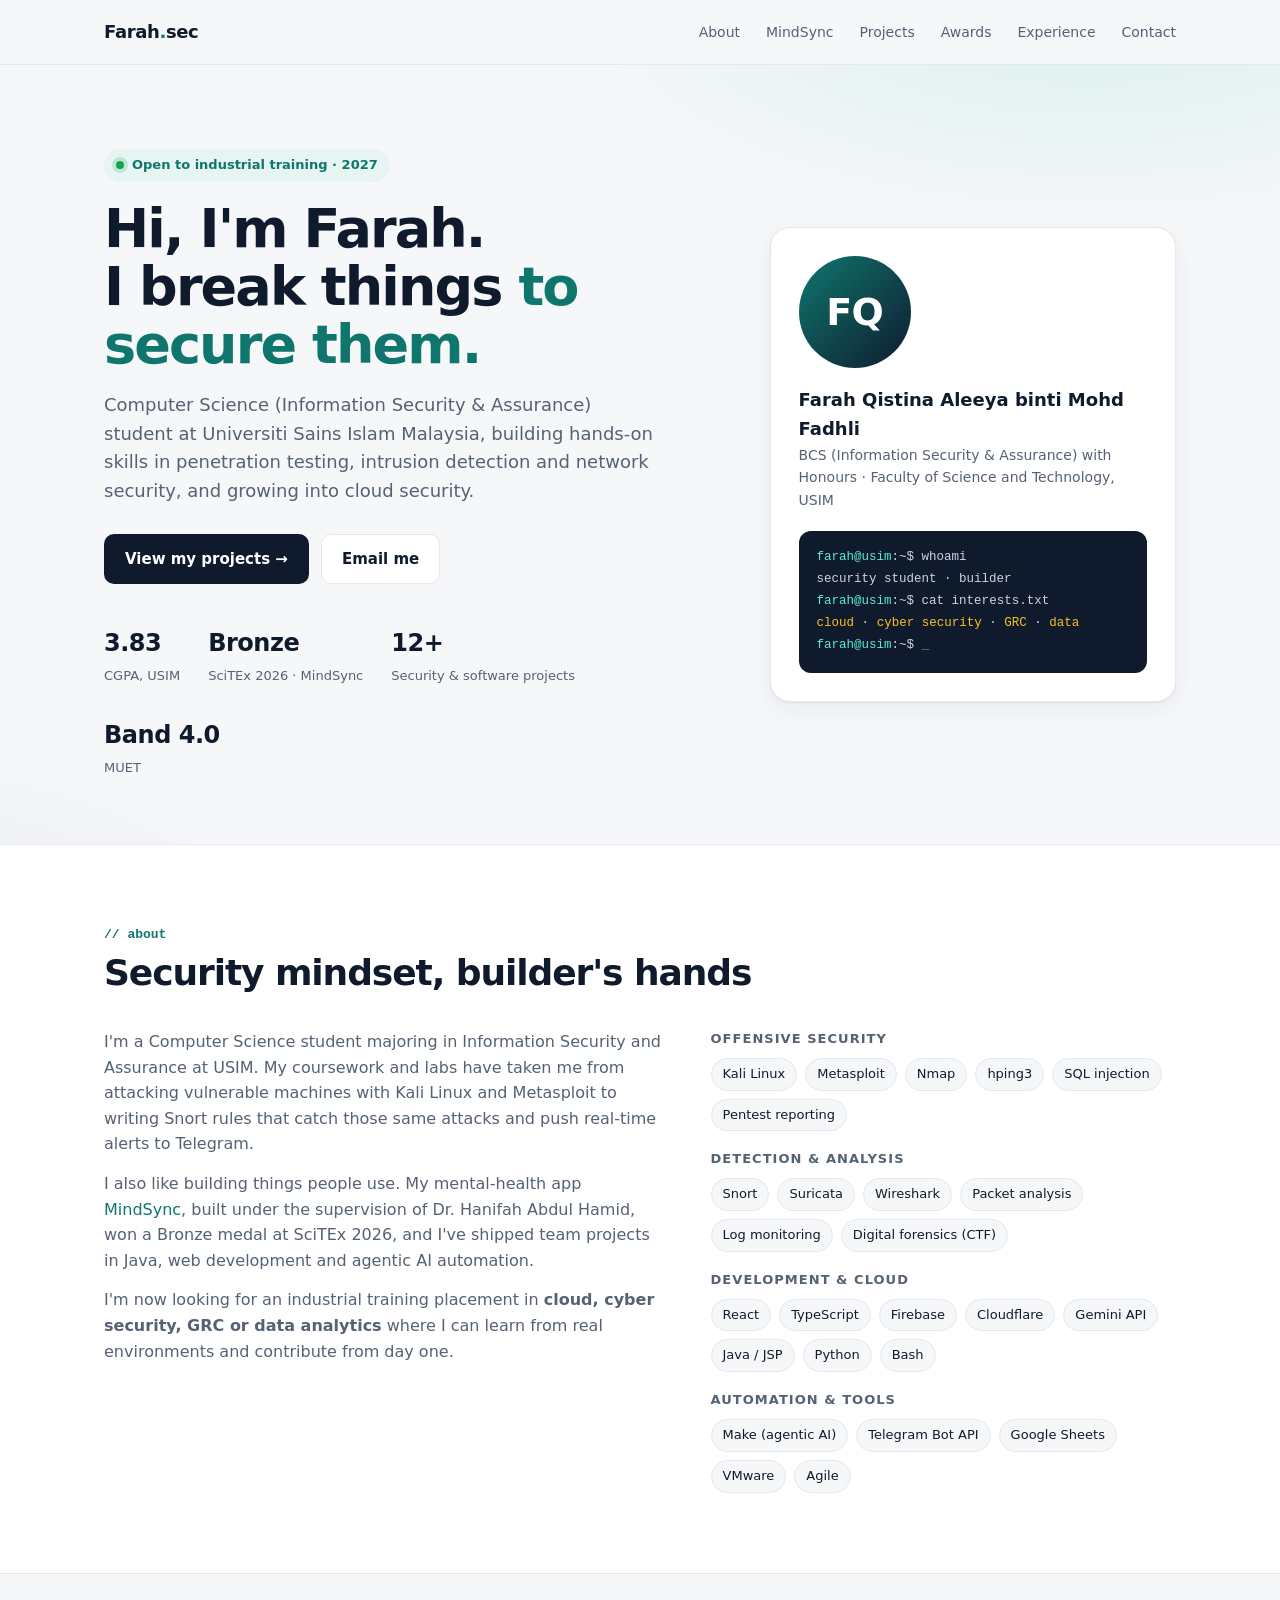
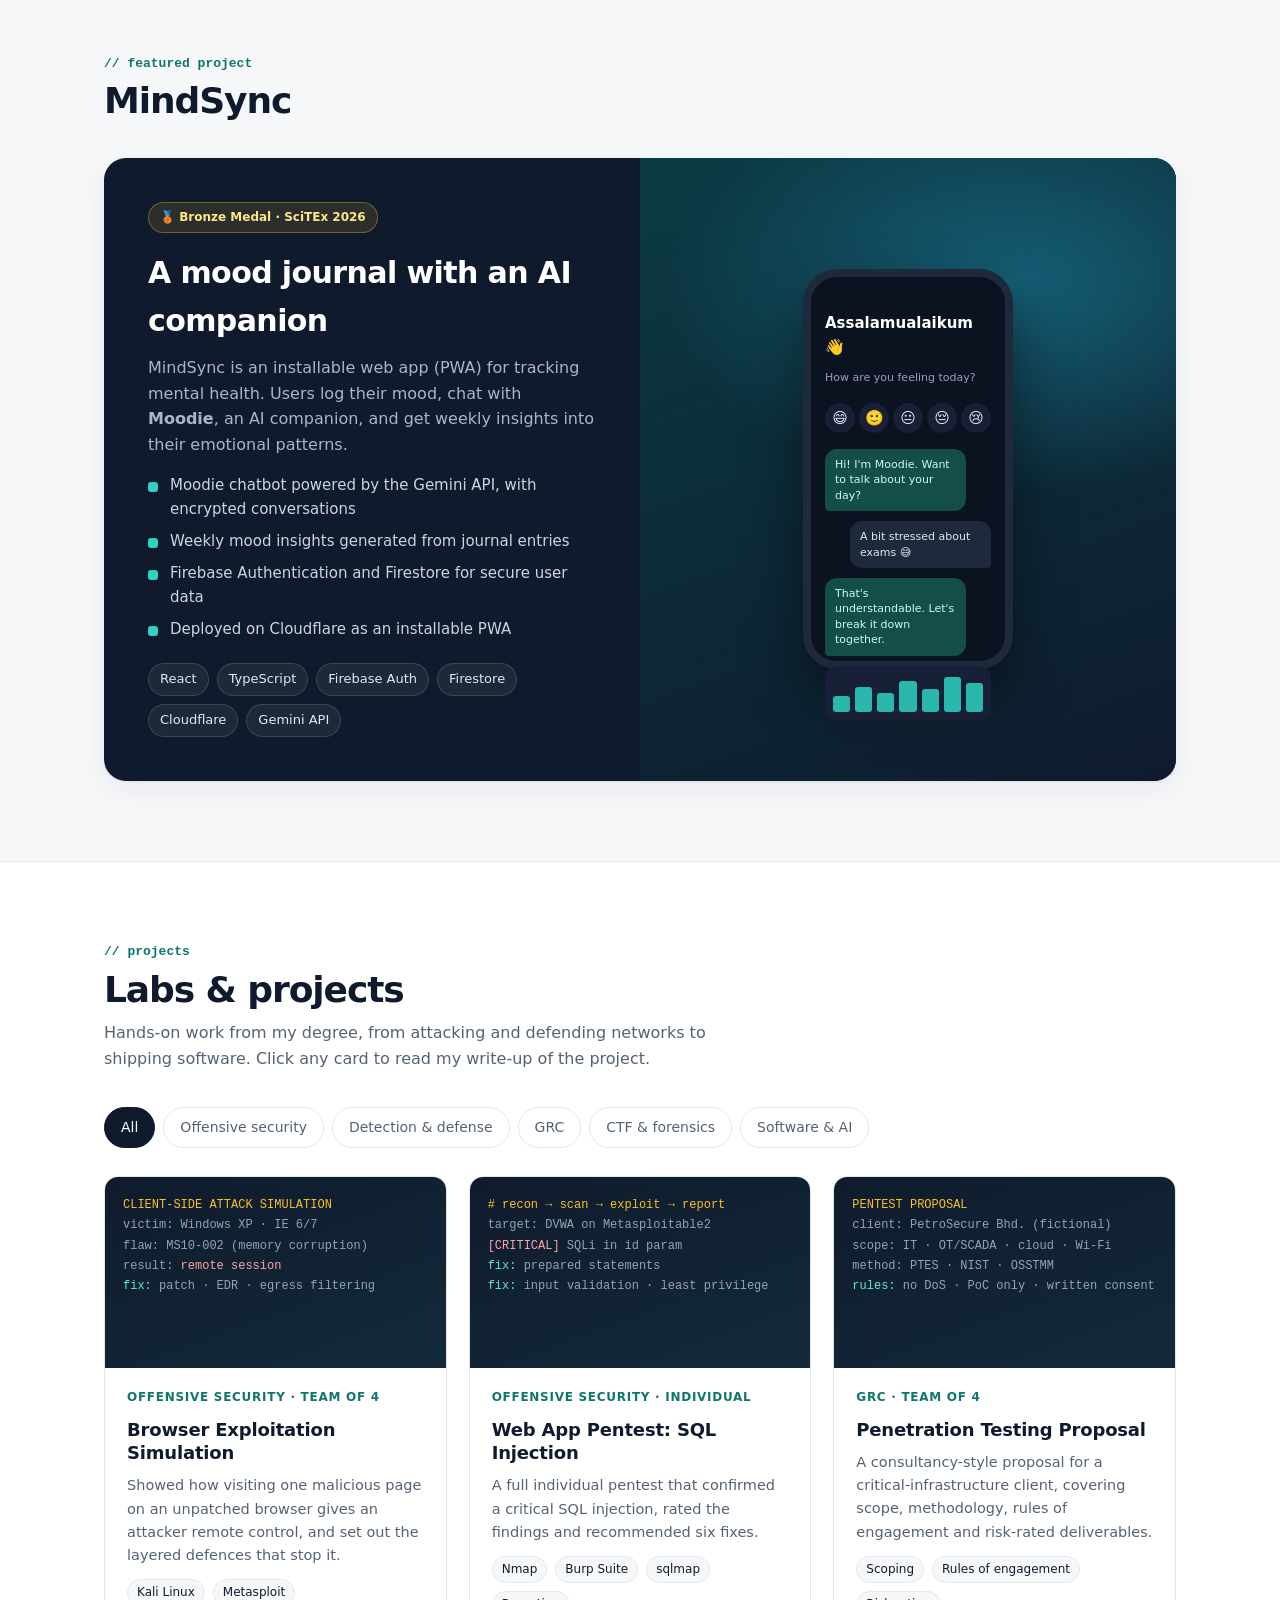
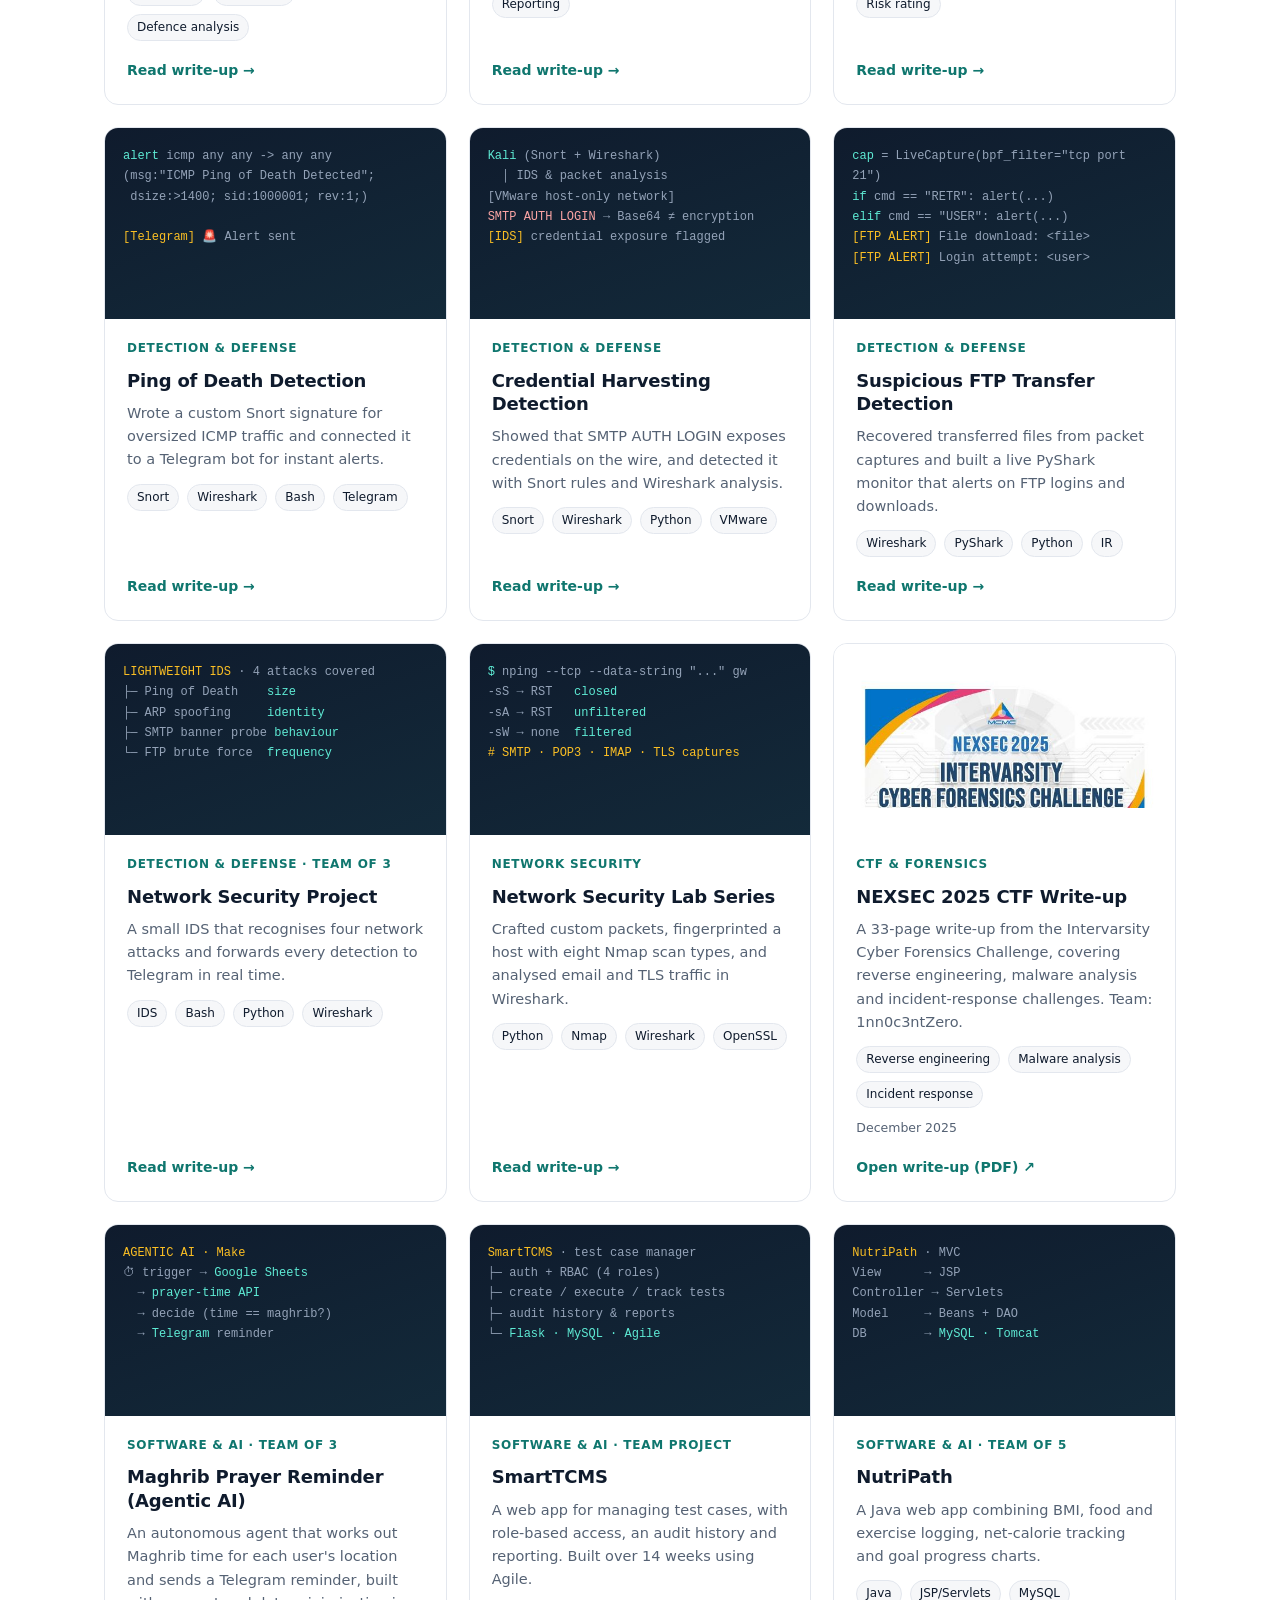
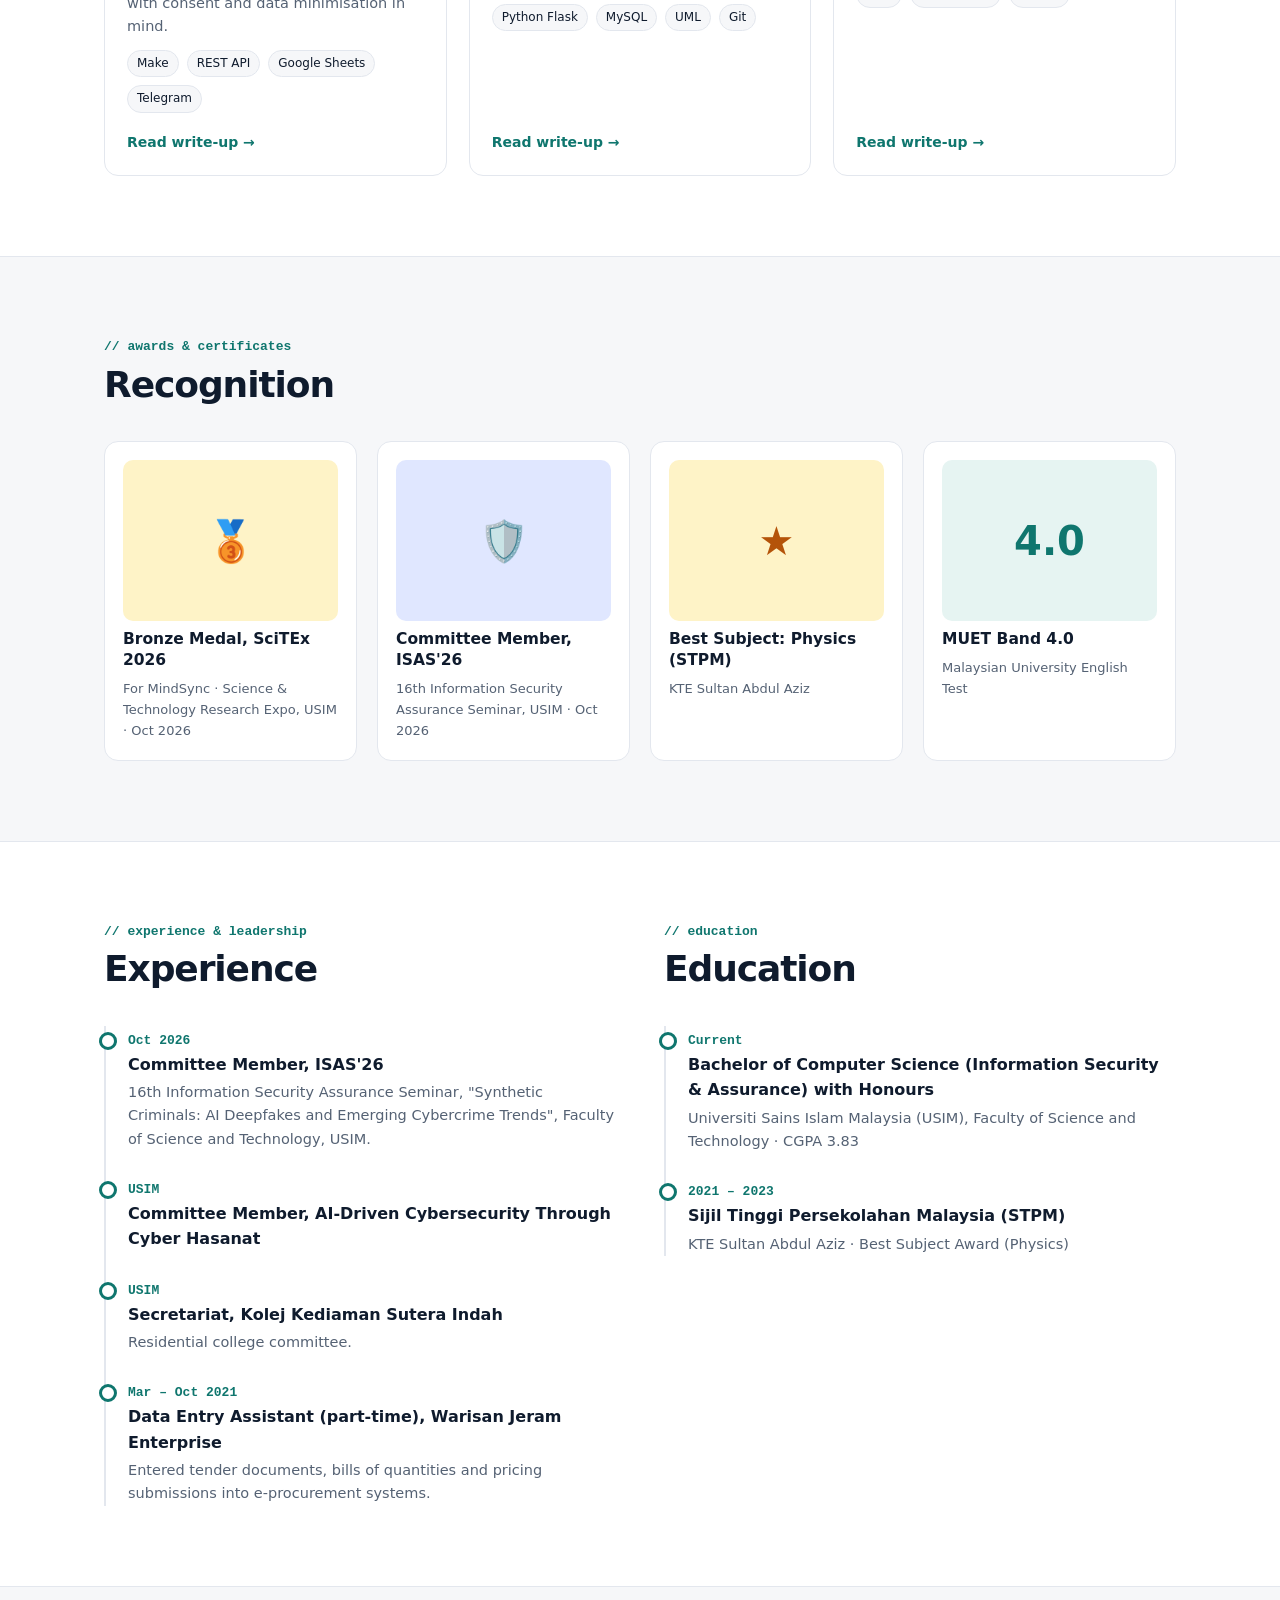
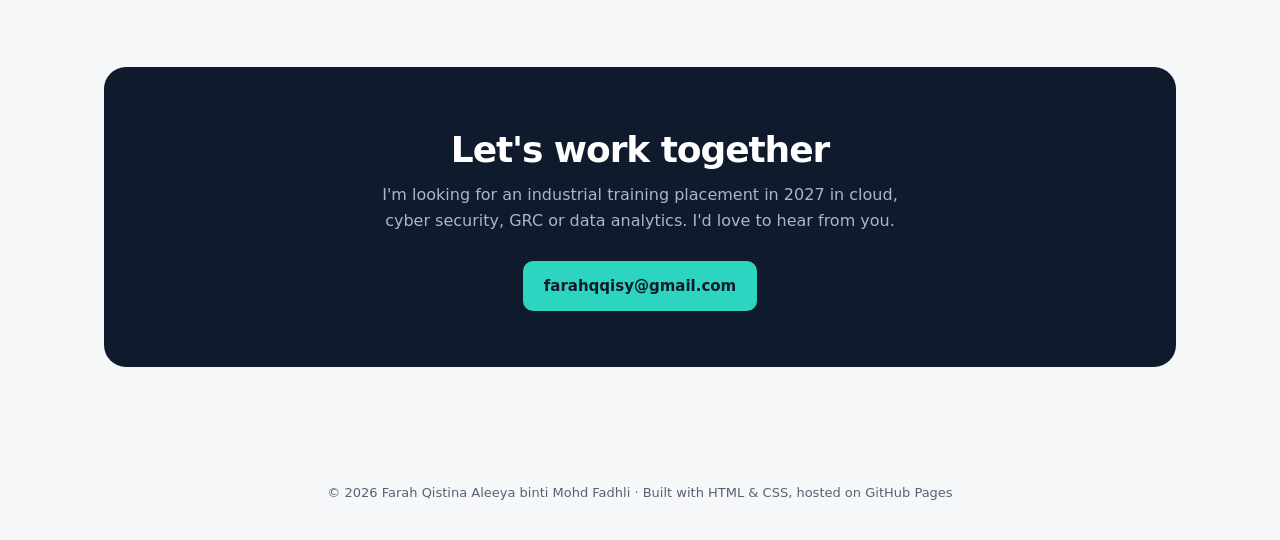
==== index.html @ 4e3b5a7f "Add files via upload" ====
<!DOCTYPE html>
<html lang="en">
<head>
<meta charset="UTF-8">
<meta name="viewport" content="width=device-width, initial-scale=1.0">
<title>Farah Qistina | Cyber Security & Cloud Portfolio</title>
<meta name="description" content="Portfolio of Farah Qistina Aleeya, Computer Science (Information Security & Assurance) student at USIM. Penetration testing, intrusion detection, network security, cloud and software projects.">
<link rel="icon" href="data:image/svg+xml,<svg xmlns='http://www.w3.org/2000/svg' viewBox='0 0 64 64'><rect width='64' height='64' rx='14' fill='%230f766e'/><text x='50%' y='56%' text-anchor='middle' dominant-baseline='middle' font-family='Arial' font-weight='700' font-size='28' fill='white'>FQ</text></svg>">
<style>
:root{
  --bg:#f6f7f9; --surface:#ffffff; --ink:#0f1b2d; --muted:#556274; --line:#e3e7ee;
  --accent:#0f766e; --accent-soft:#e6f4f2; --navy:#0f1b2d; --gold:#b7791f;
  --radius:14px; --shadow:0 1px 2px rgba(15,27,45,.06),0 8px 24px rgba(15,27,45,.06);
  --font:"Inter","Segoe UI",system-ui,-apple-system,Roboto,Helvetica,Arial,sans-serif;
  --mono:"JetBrains Mono","Cascadia Code",Consolas,"Courier New",monospace;
}
*{box-sizing:border-box;margin:0;padding:0}
html{scroll-behavior:smooth;scroll-padding-top:72px}
body{font-family:var(--font);background:var(--bg);color:var(--ink);line-height:1.6;font-size:16px}
a{color:var(--accent);text-decoration:none}
a:hover{text-decoration:underline}
img{max-width:100%;display:block}
.wrap{max-width:1120px;margin:0 auto;padding:0 24px}

/* nav */
nav{position:sticky;top:0;z-index:20;background:rgba(246,247,249,.9);backdrop-filter:blur(10px);border-bottom:1px solid var(--line)}
nav .wrap{display:flex;align-items:center;justify-content:space-between;height:64px}
.logo{font-weight:800;color:var(--ink);letter-spacing:-.02em;font-size:18px}
.logo span{color:var(--accent)}
nav ul{display:flex;gap:26px;list-style:none}
nav ul a{color:var(--muted);font-size:14px;font-weight:500}
nav ul a:hover{color:var(--ink);text-decoration:none}

/* hero */
.hero{padding:84px 0 64px;background:
  radial-gradient(900px 400px at 85% -10%,#d7efeb 0,transparent 60%),
  radial-gradient(700px 300px at -10% 110%,#e8ecf5 0,transparent 60%)}
.hero .wrap{display:grid;grid-template-columns:1.35fr .9fr;gap:56px;align-items:center}
.eyebrow{display:inline-flex;align-items:center;gap:8px;font-size:13px;font-weight:600;color:var(--accent);background:var(--accent-soft);padding:6px 12px;border-radius:999px}
.dot{width:8px;height:8px;border-radius:50%;background:#16a34a;box-shadow:0 0 0 4px rgba(22,163,74,.18)}
h1{font-size:clamp(36px,5vw,54px);line-height:1.08;letter-spacing:-.035em;margin:18px 0 16px}
h1 em{font-style:normal;color:var(--accent)}
.lead{font-size:18px;color:var(--muted);max-width:560px}
.cta{display:flex;flex-wrap:wrap;gap:12px;margin-top:28px}
.btn{display:inline-flex;align-items:center;gap:8px;padding:12px 20px;border-radius:10px;font-weight:600;font-size:15px;border:1px solid transparent;transition:.15s}
.btn:hover{text-decoration:none;transform:translateY(-1px)}
.btn-primary{background:var(--navy);color:#fff}
.btn-ghost{border-color:var(--line);background:var(--surface);color:var(--ink)}
.facts{display:flex;flex-wrap:wrap;gap:28px;margin-top:40px}
.fact b{display:block;font-size:24px;letter-spacing:-.02em}
.fact span{font-size:13px;color:var(--muted)}

.profile-card{background:var(--surface);border:1px solid var(--line);border-radius:20px;box-shadow:var(--shadow);padding:28px}
.avatar{width:112px;height:112px;border-radius:50%;background:linear-gradient(135deg,#0f766e,#0f1b2d);color:#fff;display:grid;place-items:center;font-size:38px;font-weight:800;letter-spacing:-.02em;margin-bottom:18px;overflow:hidden}
.avatar img{width:100%;height:100%;object-fit:cover}
.profile-card h3{font-size:18px}
.profile-card p{color:var(--muted);font-size:14px}
.term{margin-top:20px;background:#0f1b2d;color:#cbd5e1;border-radius:12px;padding:16px 18px;font-family:var(--mono);font-size:12.5px;line-height:1.75}
.term .p{color:#5eead4}.term .k{color:#fbbf24}

/* sections */
section{padding:80px 0}
.sec-head{margin-bottom:36px}
.sec-head .tag{font-family:var(--mono);font-size:13px;color:var(--accent);font-weight:600}
h2{font-size:clamp(28px,3.4vw,36px);letter-spacing:-.03em;line-height:1.15;margin-top:6px}
.sec-head p{color:var(--muted);margin-top:10px;max-width:640px}
.alt{background:var(--surface);border-top:1px solid var(--line);border-bottom:1px solid var(--line)}

/* about */
.about{display:grid;grid-template-columns:1.2fr 1fr;gap:48px}
.about p{color:var(--muted);margin-bottom:14px}
.skills{display:grid;gap:18px}
.skill-group h4{font-size:13px;text-transform:uppercase;letter-spacing:.08em;color:var(--muted);margin-bottom:8px}
.chips{display:flex;flex-wrap:wrap;gap:8px}
.chip{font-size:13px;padding:5px 11px;border-radius:999px;background:var(--bg);border:1px solid var(--line);color:var(--ink)}
.alt .chip{background:var(--bg)}

/* featured */
.featured{display:grid;grid-template-columns:1fr 1fr;gap:0;background:var(--navy);color:#e2e8f0;border-radius:22px;overflow:hidden;box-shadow:var(--shadow)}
.featured .txt{padding:44px}
.featured .badge{display:inline-flex;gap:8px;align-items:center;font-size:12px;font-weight:700;color:#fde68a;background:rgba(251,191,36,.12);border:1px solid rgba(251,191,36,.35);padding:5px 11px;border-radius:999px}
.featured h3{font-size:30px;color:#fff;letter-spacing:-.02em;margin:16px 0 10px}
.featured p{color:#a9b6c8;margin-bottom:12px}
.featured ul{list-style:none;margin:16px 0 22px;display:grid;gap:8px}
.featured li{padding-left:22px;position:relative;color:#cbd5e1;font-size:15px}
.featured li:before{content:"";position:absolute;left:0;top:9px;width:10px;height:10px;border-radius:3px;background:#2dd4bf}
.featured .chip{background:rgba(255,255,255,.06);border-color:rgba(255,255,255,.14);color:#e2e8f0}
.featured .visual{background:radial-gradient(500px 300px at 70% 20%,#155e75,transparent 70%),linear-gradient(160deg,#0b3b45,#0f1b2d);display:grid;place-items:center;padding:40px;min-height:360px}
.phone{width:210px;height:400px;border-radius:34px;background:#0b1220;border:8px solid #1e293b;box-shadow:0 30px 60px rgba(0,0,0,.45);padding:18px 14px;display:flex;flex-direction:column;gap:10px}
.phone .bar{height:10px;width:60px;border-radius:9px;background:#1e293b;margin:0 auto 6px}
.phone .hello{color:#fff;font-weight:700;font-size:15px}
.phone .sub{color:#94a3b8;font-size:11px}
.moods{display:flex;justify-content:space-between;margin:6px 0}
.moods span{width:30px;height:30px;border-radius:50%;display:grid;place-items:center;font-size:15px;background:#172036}
.bubble{font-size:11px;padding:8px 10px;border-radius:12px;max-width:85%;line-height:1.4}
.bubble.bot{background:#134e4a;color:#ccfbf1;border-bottom-left-radius:4px}
.bubble.me{background:#1e293b;color:#e2e8f0;margin-left:auto;border-bottom-right-radius:4px}
.spark{margin-top:auto;height:54px;flex-shrink:0;border-radius:12px;background:#172036;display:flex;align-items:flex-end;gap:5px;padding:8px}
.spark i{flex:1;background:#2dd4bf;border-radius:3px;opacity:.85}

/* projects */
.filters{display:flex;flex-wrap:wrap;gap:8px;margin-bottom:28px}
.filters button{font:inherit;font-size:14px;font-weight:500;padding:8px 16px;border-radius:999px;border:1px solid var(--line);background:var(--surface);color:var(--muted);cursor:pointer}
.filters button.on{background:var(--navy);border-color:var(--navy);color:#fff}
.grid{display:grid;grid-template-columns:repeat(3,1fr);gap:22px;grid-auto-flow:dense}
.card{color:inherit;text-decoration:none!important;background:var(--surface);border:1px solid var(--line);border-radius:var(--radius);overflow:hidden;display:flex;flex-direction:column;transition:.18s}
.card:hover{box-shadow:var(--shadow);transform:translateY(-2px)}
.card.wide{grid-column:span 2}
.card .media.short{aspect-ratio:21/7}
.card .media{aspect-ratio:16/9;background:#0f1b2d;overflow:hidden;position:relative}
.card .media img,.card .media video{width:100%;height:100%;object-fit:cover}
.card .media.code{padding:18px;font-family:var(--mono);font-size:12px;line-height:1.7;color:#94a3b8;background:linear-gradient(160deg,#0f1b2d,#132a3a)}
.media.code .c{color:#5eead4}.media.code .y{color:#fbbf24}.media.code .r{color:#fca5a5}
.card .body{padding:20px 22px 22px;display:flex;flex-direction:column;gap:10px;flex:1}
.cat{font-size:12px;font-weight:700;letter-spacing:.06em;text-transform:uppercase;color:var(--accent)}
.card h3{font-size:18px;letter-spacing:-.01em;line-height:1.3}
.card p{font-size:14.5px;color:var(--muted)}
.card .chips{margin-top:2px}
.card .chip{font-size:12px;padding:3px 9px}
.meta{font-size:12.5px;color:var(--muted)}
.links{color:var(--accent);margin-top:auto;padding-top:8px;display:flex;gap:16px;font-size:14px;font-weight:600}
.hide{display:none}

/* certs */
.certs{display:grid;grid-template-columns:repeat(4,1fr);gap:20px}
.cert{background:var(--surface);border:1px solid var(--line);border-radius:var(--radius);padding:18px;display:flex;flex-direction:column;gap:8px}
.alt .cert{background:var(--bg)}
.cert .thumb{aspect-ratio:4/3;border-radius:10px;overflow:hidden;background:var(--bg);border:1px solid var(--line)}
.cert .thumb img{width:100%;height:100%;object-fit:cover;object-position:top}
.cert .icon{aspect-ratio:4/3;border-radius:10px;display:grid;place-items:center;font-size:40px;font-weight:800}
.cert h4{font-size:15.5px;line-height:1.35}
.cert span{font-size:13px;color:var(--muted)}

/* timeline */
.two{display:grid;grid-template-columns:1fr 1fr;gap:48px}
.two h3{font-size:18px;margin-bottom:18px}
.tl{border-left:2px solid var(--line);padding-left:22px;display:grid;gap:24px}
.tl div{position:relative}
.tl div:before{content:"";position:absolute;left:-29px;top:6px;width:12px;height:12px;border-radius:50%;background:var(--surface);border:3px solid var(--accent)}
.tl b{display:block;font-size:16px}
.tl .when{font-size:13px;color:var(--accent);font-weight:600;font-family:var(--mono)}
.tl p{font-size:14.5px;color:var(--muted);margin-top:4px}

/* contact */
.contact{background:var(--navy);color:#e2e8f0;border-radius:22px;padding:56px;text-align:center}
.contact h2{color:#fff}
.contact p{color:#a9b6c8;margin:12px auto 26px;max-width:560px}
.contact .btn-primary{background:#2dd4bf;color:#0f1b2d}
.contact .btn-ghost{background:transparent;color:#fff;border-color:rgba(255,255,255,.25)}
footer{padding:36px 0;text-align:center;color:var(--muted);font-size:13px}

@media (max-width:900px){
  nav ul{display:none}
  .hero .wrap,.about,.featured,.two{grid-template-columns:1fr}
  .grid{grid-template-columns:1fr 1fr}
  .card.wide{grid-column:span 2}
  .certs{grid-template-columns:1fr 1fr}
  .featured .txt{padding:32px}
}
@media (max-width:600px){
  .card .media.short{aspect-ratio:16/9}
  .wrap{padding:0 18px}
  .hero{padding:56px 0 40px}
  section{padding:56px 0}
  .grid,.certs{grid-template-columns:1fr}
  .card.wide{grid-column:span 1}
  .contact{padding:36px 22px}
}
</style>
</head>
<body>

<nav>
  <div class="wrap">
    <a href="#top" class="logo">Farah<span>.</span>sec</a>
    <ul>
      <li><a href="#about">About</a></li>
      <li><a href="#mindsync">MindSync</a></li>
      <li><a href="#projects">Projects</a></li>
      <li><a href="#awards">Awards</a></li>
      <li><a href="#experience">Experience</a></li>
      <li><a href="#contact">Contact</a></li>
    </ul>
  </div>
</nav>

<header class="hero" id="top">
  <div class="wrap">
    <div>
      <span class="eyebrow"><span class="dot"></span>Open to industrial training · 2027</span>
      <h1>Hi, I'm Farah.<br>I break things <em>to secure them.</em></h1>
      <p class="lead">Computer Science (Information Security &amp; Assurance) student at Universiti Sains Islam Malaysia, building hands-on skills in penetration testing, intrusion detection and network security, and growing into cloud security.</p>
      <div class="cta">
        <a class="btn btn-primary" href="#projects">View my projects →</a>
        <a class="btn btn-ghost" href="mailto:farahqqisy@gmail.com">Email me</a>
        <!-- TODO: add resume. Put the file in docs/ and uncomment:
        <a class="btn btn-ghost" href="docs/Farah-Qistina-Resume.pdf" target="_blank">Download CV</a> -->
      </div>
      <div class="facts">
        <div class="fact"><b>3.83</b><span>CGPA, USIM</span></div>
        <div class="fact"><b>Bronze</b><span>SciTEx 2026 · MindSync</span></div>
        <div class="fact"><b>12+</b><span>Security &amp; software projects</span></div>
        <div class="fact"><b>Band 4.0</b><span>MUET</span></div>
      </div>
    </div>
    <aside class="profile-card">
      <!-- TODO: replace initials with your photo: <div class="avatar"><img src="img/profile.jpg" alt="Farah Qistina"></div> -->
      <div class="avatar">FQ</div>
      <h3>Farah Qistina Aleeya binti Mohd Fadhli</h3>
      <p>BCS (Information Security &amp; Assurance) with Honours · Faculty of Science and Technology, USIM</p>
      <div class="term">
        <div><span class="p">farah@usim</span>:~$ whoami</div>
        <div>security student · builder</div>
        <div><span class="p">farah@usim</span>:~$ cat interests.txt</div>
        <div><span class="k">cloud</span> · <span class="k">cyber security</span> · <span class="k">GRC</span> · <span class="k">data</span></div>
        <div><span class="p">farah@usim</span>:~$ <span style="opacity:.6">_</span></div>
      </div>
    </aside>
  </div>
</header>

<section id="about" class="alt">
  <div class="wrap">
    <div class="sec-head"><div class="tag">// about</div><h2>Security mindset, builder's hands</h2></div>
    <div class="about">
      <div>
        <p>I'm a Computer Science student majoring in Information Security and Assurance at USIM. My coursework and labs have taken me from attacking vulnerable machines with Kali Linux and Metasploit to writing Snort rules that catch those same attacks and push real-time alerts to Telegram.</p>
        <p>I also like building things people use. My mental-health app <a href="#mindsync">MindSync</a>, built under the supervision of Dr. Hanifah Abdul Hamid, won a Bronze medal at SciTEx 2026, and I've shipped team projects in Java, web development and agentic AI automation.</p>
        <p>I'm now looking for an industrial training placement in <b>cloud, cyber security, GRC or data analytics</b> where I can learn from real environments and contribute from day one.</p>
      </div>
      <div class="skills">
        <div class="skill-group"><h4>Offensive security</h4><div class="chips"><span class="chip">Kali Linux</span><span class="chip">Metasploit</span><span class="chip">Nmap</span><span class="chip">hping3</span><span class="chip">SQL injection</span><span class="chip">Pentest reporting</span></div></div>
        <div class="skill-group"><h4>Detection &amp; analysis</h4><div class="chips"><span class="chip">Snort</span><span class="chip">Suricata</span><span class="chip">Wireshark</span><span class="chip">Packet analysis</span><span class="chip">Log monitoring</span><span class="chip">Digital forensics (CTF)</span></div></div>
        <div class="skill-group"><h4>Development &amp; cloud</h4><div class="chips"><span class="chip">React</span><span class="chip">TypeScript</span><span class="chip">Firebase</span><span class="chip">Cloudflare</span><span class="chip">Gemini API</span><span class="chip">Java / JSP</span><span class="chip">Python</span><span class="chip">Bash</span></div></div>
        <div class="skill-group"><h4>Automation &amp; tools</h4><div class="chips"><span class="chip">Make (agentic AI)</span><span class="chip">Telegram Bot API</span><span class="chip">Google Sheets</span><span class="chip">VMware</span><span class="chip">Agile</span></div></div>
      </div>
    </div>
  </div>
</section>

<section id="mindsync">
  <div class="wrap">
    <div class="sec-head"><div class="tag">// featured project</div><h2>MindSync</h2></div>
    <div class="featured">
      <div class="txt">
        <span class="badge">🥉 Bronze Medal · SciTEx 2026</span>
        <h3>A mood journal with an AI companion</h3>
        <p>MindSync is an installable web app (PWA) for tracking mental health. Users log their mood, chat with <b>Moodie</b>, an AI companion, and get weekly insights into their emotional patterns.</p>
        <ul>
          <li>Moodie chatbot powered by the Gemini API, with encrypted conversations</li>
          <li>Weekly mood insights generated from journal entries</li>
          <li>Firebase Authentication and Firestore for secure user data</li>
          <li>Deployed on Cloudflare as an installable PWA</li>
        </ul>
        <div class="chips"><span class="chip">React</span><span class="chip">TypeScript</span><span class="chip">Firebase Auth</span><span class="chip">Firestore</span><span class="chip">Cloudflare</span><span class="chip">Gemini API</span></div>
        <!-- TODO: add links when ready, e.g.
        <div class="links" style="margin-top:22px"><a href="https://YOUR-LIVE-LINK" target="_blank" style="color:#5eead4">Live app ↗</a><a href="https://github.com/YOUR-USERNAME/mindsync" target="_blank" style="color:#5eead4">Source ↗</a></div> -->
              </div>
      <div class="visual" aria-hidden="true">
        <!-- TODO: replace this illustration with a real screenshot: <img src="img/mindsync.png" alt="MindSync app"> -->
        <div class="phone">
          <div class="bar"></div>
          <div class="hello">Assalamualaikum 👋</div>
          <div class="sub">How are you feeling today?</div>
          <div class="moods"><span>😄</span><span>🙂</span><span>😐</span><span>😔</span><span>😢</span></div>
          <div class="bubble bot">Hi! I'm Moodie. Want to talk about your day?</div>
          <div class="bubble me">A bit stressed about exams 😅</div>
          <div class="bubble bot">That's understandable. Let's break it down together.</div>
          <div class="spark"><i style="height:40%"></i><i style="height:65%"></i><i style="height:50%"></i><i style="height:80%"></i><i style="height:60%"></i><i style="height:90%"></i><i style="height:75%"></i></div>
        </div>
      </div>
    </div>
  </div>
</section>

<section id="projects" class="alt">
  <div class="wrap">
    <div class="sec-head"><div class="tag">// projects</div><h2>Labs &amp; projects</h2><p>Hands-on work from my degree, from attacking and defending networks to shipping software. Click any card to read my write-up of the project.</p></div>

    <div class="filters" role="tablist">
      <button class="on" data-f="all">All</button>
      <button data-f="offense">Offensive security</button>
      <button data-f="defense">Detection &amp; defense</button>
      <button data-f="grc">GRC</button>
      <button data-f="ctf">CTF &amp; forensics</button>
      <button data-f="dev">Software &amp; AI</button>
    </div>

    <div class="grid">
      <a class="card" href="projects/browser-exploitation.html" data-c="offense">
        <div class="media code"><div><span class="y">CLIENT-SIDE ATTACK SIMULATION</span></div><div>victim: Windows XP · IE 6/7</div><div>flaw: MS10-002 (memory corruption)</div><div>result: <span class="r">remote session</span></div><div><span class="c">fix:</span> patch · EDR · egress filtering</div></div>
        <div class="body">
          <div class="cat">Offensive security · Team of 4</div>
          <h3>Browser Exploitation Simulation</h3>
          <p>Showed how visiting one malicious page on an unpatched browser gives an attacker remote control, and set out the layered defences that stop it.</p>
          <div class="chips"><span class="chip">Kali Linux</span><span class="chip">Metasploit</span><span class="chip">Defence analysis</span></div>
          <div class="links"><span>Read write-up →</span></div>
        </div>
      </a>

      <a class="card" href="projects/sql-injection-pentest.html" data-c="offense">
        <div class="media code"><div><span class="y"># recon → scan → exploit → report</span></div><div>target: DVWA on Metasploitable2</div><div><span class="r">[CRITICAL]</span> SQLi in id param</div><div><span class="c">fix:</span> prepared statements</div><div><span class="c">fix:</span> input validation · least privilege</div></div>
        <div class="body">
          <div class="cat">Offensive security · Individual</div>
          <h3>Web App Pentest: SQL Injection</h3>
          <p>A full individual pentest that confirmed a critical SQL injection, rated the findings and recommended six fixes.</p>
          <div class="chips"><span class="chip">Nmap</span><span class="chip">Burp Suite</span><span class="chip">sqlmap</span><span class="chip">Reporting</span></div>
          <div class="links"><span>Read write-up →</span></div>
        </div>
      </a>

      <a class="card" href="projects/pentest-proposal.html" data-c="offense grc">
        <div class="media code"><div><span class="y">PENTEST PROPOSAL</span></div><div>client: PetroSecure Bhd. (fictional)</div><div>scope: IT · OT/SCADA · cloud · Wi-Fi</div><div>method: PTES · NIST · OSSTMM</div><div><span class="c">rules:</span> no DoS · PoC only · written consent</div></div>
        <div class="body">
          <div class="cat">GRC · Team of 4</div>
          <h3>Penetration Testing Proposal</h3>
          <p>A consultancy-style proposal for a critical-infrastructure client, covering scope, methodology, rules of engagement and risk-rated deliverables.</p>
          <div class="chips"><span class="chip">Scoping</span><span class="chip">Rules of engagement</span><span class="chip">Risk rating</span></div>
          <div class="links"><span>Read write-up →</span></div>
        </div>
      </a>

      <a class="card" href="projects/ping-of-death-detection.html" data-c="defense">
        <div class="media code"><div><span class="c">alert</span> icmp any any -&gt; any any</div><div>(msg:"ICMP Ping of Death Detected";</div><div>&nbsp;dsize:&gt;1400; sid:1000001; rev:1;)</div><div>&nbsp;</div><div><span class="y">[Telegram]</span> 🚨 Alert sent</div></div>
        <div class="body">
          <div class="cat">Detection &amp; defense</div>
          <h3>Ping of Death Detection</h3>
          <p>Wrote a custom Snort signature for oversized ICMP traffic and connected it to a Telegram bot for instant alerts.</p>
          <div class="chips"><span class="chip">Snort</span><span class="chip">Wireshark</span><span class="chip">Bash</span><span class="chip">Telegram</span></div>
          <div class="links"><span>Read write-up →</span></div>
        </div>
      </a>

      <a class="card" href="projects/credential-harvesting-detection.html" data-c="defense">
        <div class="media code"><div><span class="c">Kali</span> (Snort + Wireshark)</div><div>&nbsp;&nbsp;│ IDS &amp; packet analysis</div><div>[VMware host-only network]</div><div><span class="r">SMTP AUTH LOGIN</span> → Base64 ≠ encryption</div><div><span class="y">[IDS]</span> credential exposure flagged</div></div>
        <div class="body">
          <div class="cat">Detection &amp; defense</div>
          <h3>Credential Harvesting Detection</h3>
          <p>Showed that SMTP AUTH LOGIN exposes credentials on the wire, and detected it with Snort rules and Wireshark analysis.</p>
          <div class="chips"><span class="chip">Snort</span><span class="chip">Wireshark</span><span class="chip">Python</span><span class="chip">VMware</span></div>
          <div class="links"><span>Read write-up →</span></div>
        </div>
      </a>

      <a class="card" href="projects/ftp-malware-detection.html" data-c="defense">
        <div class="media code"><div><span class="c">cap</span> = LiveCapture(bpf_filter="tcp port 21")</div><div><span class="c">if</span> cmd == "RETR": alert(...)</div><div><span class="c">elif</span> cmd == "USER": alert(...)</div><div><span class="y">[FTP ALERT]</span> File download: &lt;file&gt;</div><div><span class="y">[FTP ALERT]</span> Login attempt: &lt;user&gt;</div></div>
        <div class="body">
          <div class="cat">Detection &amp; defense</div>
          <h3>Suspicious FTP Transfer Detection</h3>
          <p>Recovered transferred files from packet captures and built a live PyShark monitor that alerts on FTP logins and downloads.</p>
          <div class="chips"><span class="chip">Wireshark</span><span class="chip">PyShark</span><span class="chip">Python</span><span class="chip">IR</span></div>
          <div class="links"><span>Read write-up →</span></div>
        </div>
      </a>

      <a class="card" href="projects/network-security-project.html" data-c="defense">
        <div class="media code"><div><span class="y">LIGHTWEIGHT IDS</span> · 4 attacks covered</div><div>├─ Ping of Death &nbsp;&nbsp;&nbsp;<span class="c">size</span></div><div>├─ ARP spoofing &nbsp;&nbsp;&nbsp;&nbsp;<span class="c">identity</span></div><div>├─ SMTP banner probe <span class="c">behaviour</span></div><div>└─ FTP brute force &nbsp;<span class="c">frequency</span></div></div>
        <div class="body">
          <div class="cat">Detection &amp; defense · Team of 3</div>
          <h3>Network Security Project</h3>
          <p>A small IDS that recognises four network attacks and forwards every detection to Telegram in real time.</p>
          <div class="chips"><span class="chip">IDS</span><span class="chip">Bash</span><span class="chip">Python</span><span class="chip">Wireshark</span></div>
          <div class="links"><span>Read write-up →</span></div>
        </div>
      </a>

      <a class="card" href="projects/network-security-labs.html" data-c="defense">
        <div class="media code"><div><span class="c">$</span> nping --tcp --data-string "..." gw</div><div>-sS → RST &nbsp;&nbsp;<span class="c">closed</span></div><div>-sA → RST &nbsp;&nbsp;<span class="c">unfiltered</span></div><div>-sW → none &nbsp;<span class="c">filtered</span></div><div><span class="y"># SMTP · POP3 · IMAP · TLS captures</span></div></div>
        <div class="body">
          <div class="cat">Network security</div>
          <h3>Network Security Lab Series</h3>
          <p>Crafted custom packets, fingerprinted a host with eight Nmap scan types, and analysed email and TLS traffic in Wireshark.</p>
          <div class="chips"><span class="chip">Python</span><span class="chip">Nmap</span><span class="chip">Wireshark</span><span class="chip">OpenSSL</span></div>
          <div class="links"><span>Read write-up →</span></div>
        </div>
      </a>

      <a class="card" href="docs/nexsec-2025-ctf-writeup.pdf" target="_blank" data-c="ctf">
        <div class="media" style="background:#fff"><img src="img/nexsec-2025-ctf-writeup.jpg" alt="NEXSEC 2025 Intervarsity Cyber Forensics Challenge" loading="lazy" style="object-fit:contain;padding:10px"></div>
        <div class="body">
          <div class="cat">CTF &amp; forensics</div>
          <h3>NEXSEC 2025 CTF Write-up</h3>
          <p>A 33-page write-up from the Intervarsity Cyber Forensics Challenge, covering reverse engineering, malware analysis and incident-response challenges. Team: 1nn0c3ntZero.</p>
          <div class="chips"><span class="chip">Reverse engineering</span><span class="chip">Malware analysis</span><span class="chip">Incident response</span></div>
          <div class="meta">December 2025</div>
          <div class="links"><span>Open write-up (PDF) ↗</span></div>
        </div>
      </a>

      <a class="card" href="projects/maghrib-prayer-reminder.html" data-c="dev">
        <div class="media code"><div><span class="y">AGENTIC AI · Make</span></div><div>⏱ trigger → <span class="c">Google Sheets</span></div><div>&nbsp;&nbsp;→ <span class="c">prayer-time API</span></div><div>&nbsp;&nbsp;→ decide (time == maghrib?)</div><div>&nbsp;&nbsp;→ <span class="c">Telegram</span> reminder</div></div>
        <div class="body">
          <div class="cat">Software &amp; AI · Team of 3</div>
          <h3>Maghrib Prayer Reminder (Agentic AI)</h3>
          <p>An autonomous agent that works out Maghrib time for each user's location and sends a Telegram reminder, built with consent and data minimisation in mind.</p>
          <div class="chips"><span class="chip">Make</span><span class="chip">REST API</span><span class="chip">Google Sheets</span><span class="chip">Telegram</span></div>
          <div class="links"><span>Read write-up →</span></div>
        </div>
      </a>

      <a class="card" href="projects/smarttcms.html" data-c="dev">
        <div class="media code"><div><span class="y">SmartTCMS</span> · test case manager</div><div>├─ auth + RBAC (4 roles)</div><div>├─ create / execute / track tests</div><div>├─ audit history &amp; reports</div><div>└─ <span class="c">Flask · MySQL · Agile</span></div></div>
        <div class="body">
          <div class="cat">Software &amp; AI · Team project</div>
          <h3>SmartTCMS</h3>
          <p>A web app for managing test cases, with role-based access, an audit history and reporting. Built over 14 weeks using Agile.</p>
          <div class="chips"><span class="chip">Python Flask</span><span class="chip">MySQL</span><span class="chip">UML</span><span class="chip">Git</span></div>
          <div class="links"><span>Read write-up →</span></div>
        </div>
      </a>

      <a class="card" href="projects/nutripath.html" data-c="dev">
        <div class="media code"><div><span class="y">NutriPath</span> · MVC</div><div>View &nbsp;&nbsp;&nbsp;&nbsp;&nbsp;→ JSP</div><div>Controller → Servlets</div><div>Model &nbsp;&nbsp;&nbsp;&nbsp;→ Beans + DAO</div><div>DB &nbsp;&nbsp;&nbsp;&nbsp;&nbsp;&nbsp;&nbsp;→ <span class="c">MySQL · Tomcat</span></div></div>
        <div class="body">
          <div class="cat">Software &amp; AI · Team of 5</div>
          <h3>NutriPath</h3>
          <p>A Java web app combining BMI, food and exercise logging, net-calorie tracking and goal progress charts.</p>
          <div class="chips"><span class="chip">Java</span><span class="chip">JSP/Servlets</span><span class="chip">MySQL</span></div>
          <div class="links"><span>Read write-up →</span></div>
        </div>
      </a>
    </div>
  </div>
</section>

<section id="awards">
  <div class="wrap">
    <div class="sec-head"><div class="tag">// awards &amp; certificates</div><h2>Recognition</h2></div>
    <div class="certs">
      <div class="cert">
        <div class="icon" style="background:#fef3c7;color:#b45309">🥉</div>
        <h4>Bronze Medal, SciTEx 2026</h4><span>For MindSync · Science &amp; Technology Research Expo, USIM · Oct 2026</span>
      </div>
      <div class="cert">
        <div class="icon" style="background:#e0e7ff;color:#3730a3">🛡️</div>
        <h4>Committee Member, ISAS'26</h4><span>16th Information Security Assurance Seminar, USIM · Oct 2026</span>
      </div>
      <div class="cert">
        <div class="icon" style="background:#fef3c7;color:#b45309">★</div>
        <h4>Best Subject: Physics (STPM)</h4><span>KTE Sultan Abdul Aziz</span>
      </div>
      <div class="cert">
        <div class="icon" style="background:var(--accent-soft);color:var(--accent)">4.0</div>
        <h4>MUET Band 4.0</h4><span>Malaysian University English Test</span>
      </div>
      <!-- TODO: add new certificates here, e.g.
      <div class="cert">
        <div class="icon" style="background:#fff7ed;color:#c2410c">AWS</div>
        <h4>AWS Certified Cloud Practitioner</h4><span>Amazon Web Services · 2027</span>
      </div> -->
    </div>
  </div>
</section>

<section id="experience" class="alt">
  <div class="wrap">
    <div class="two">
      <div>
        <div class="sec-head"><div class="tag">// experience &amp; leadership</div><h2>Experience</h2></div>
        <div class="tl">
          <div><span class="when">Oct 2026</span><b>Committee Member, ISAS'26</b><p>16th Information Security Assurance Seminar, "Synthetic Criminals: AI Deepfakes and Emerging Cybercrime Trends", Faculty of Science and Technology, USIM.</p></div>
          <div><span class="when">USIM</span><b>Committee Member, AI-Driven Cybersecurity Through Cyber Hasanat</b></div>
          <div><span class="when">USIM</span><b>Secretariat, Kolej Kediaman Sutera Indah</b><p>Residential college committee.</p></div>
          <div><span class="when">Mar – Oct 2021</span><b>Data Entry Assistant (part-time), Warisan Jeram Enterprise</b><p>Entered tender documents, bills of quantities and pricing submissions into e-procurement systems.</p></div>
        </div>
      </div>
      <div>
        <div class="sec-head"><div class="tag">// education</div><h2>Education</h2></div>
        <div class="tl">
          <div><span class="when">Current</span><b>Bachelor of Computer Science (Information Security &amp; Assurance) with Honours</b><p>Universiti Sains Islam Malaysia (USIM), Faculty of Science and Technology · CGPA 3.83</p></div>
          <div><span class="when">2021 – 2023</span><b>Sijil Tinggi Persekolahan Malaysia (STPM)</b><p>KTE Sultan Abdul Aziz · Best Subject Award (Physics)</p></div>
        </div>
      </div>
    </div>
  </div>
</section>

<section id="contact">
  <div class="wrap">
    <div class="contact">
      <h2>Let's work together</h2>
      <p>I'm looking for an industrial training placement in 2027 in cloud, cyber security, GRC or data analytics. I'd love to hear from you.</p>
      <div class="cta" style="justify-content:center">
        <a class="btn btn-primary" href="mailto:farahqqisy@gmail.com">farahqqisy@gmail.com</a>
        <!-- TODO: add your real links and uncomment:
        <a class="btn btn-ghost" href="https://www.linkedin.com/in/YOUR-LINKEDIN" target="_blank">LinkedIn</a>
        <a class="btn btn-ghost" href="https://github.com/YOUR-USERNAME" target="_blank">GitHub</a> -->
      </div>
    </div>
  </div>
</section>

<footer>© 2026 Farah Qistina Aleeya binti Mohd Fadhli · Built with HTML &amp; CSS, hosted on GitHub Pages</footer>

<script>
document.querySelectorAll('.filters button').forEach(function(b){
  b.addEventListener('click',function(){
    document.querySelectorAll('.filters button').forEach(function(x){x.classList.remove('on')});
    b.classList.add('on');
    var f=b.dataset.f;
    document.querySelectorAll('.grid .card').forEach(function(c){
      var cats=(c.dataset.c||'').split(' ');
      c.classList.toggle('hide', f!=='all' && cats.indexOf(f)===-1);
    });
  });
});
</script>
</body>
</html>
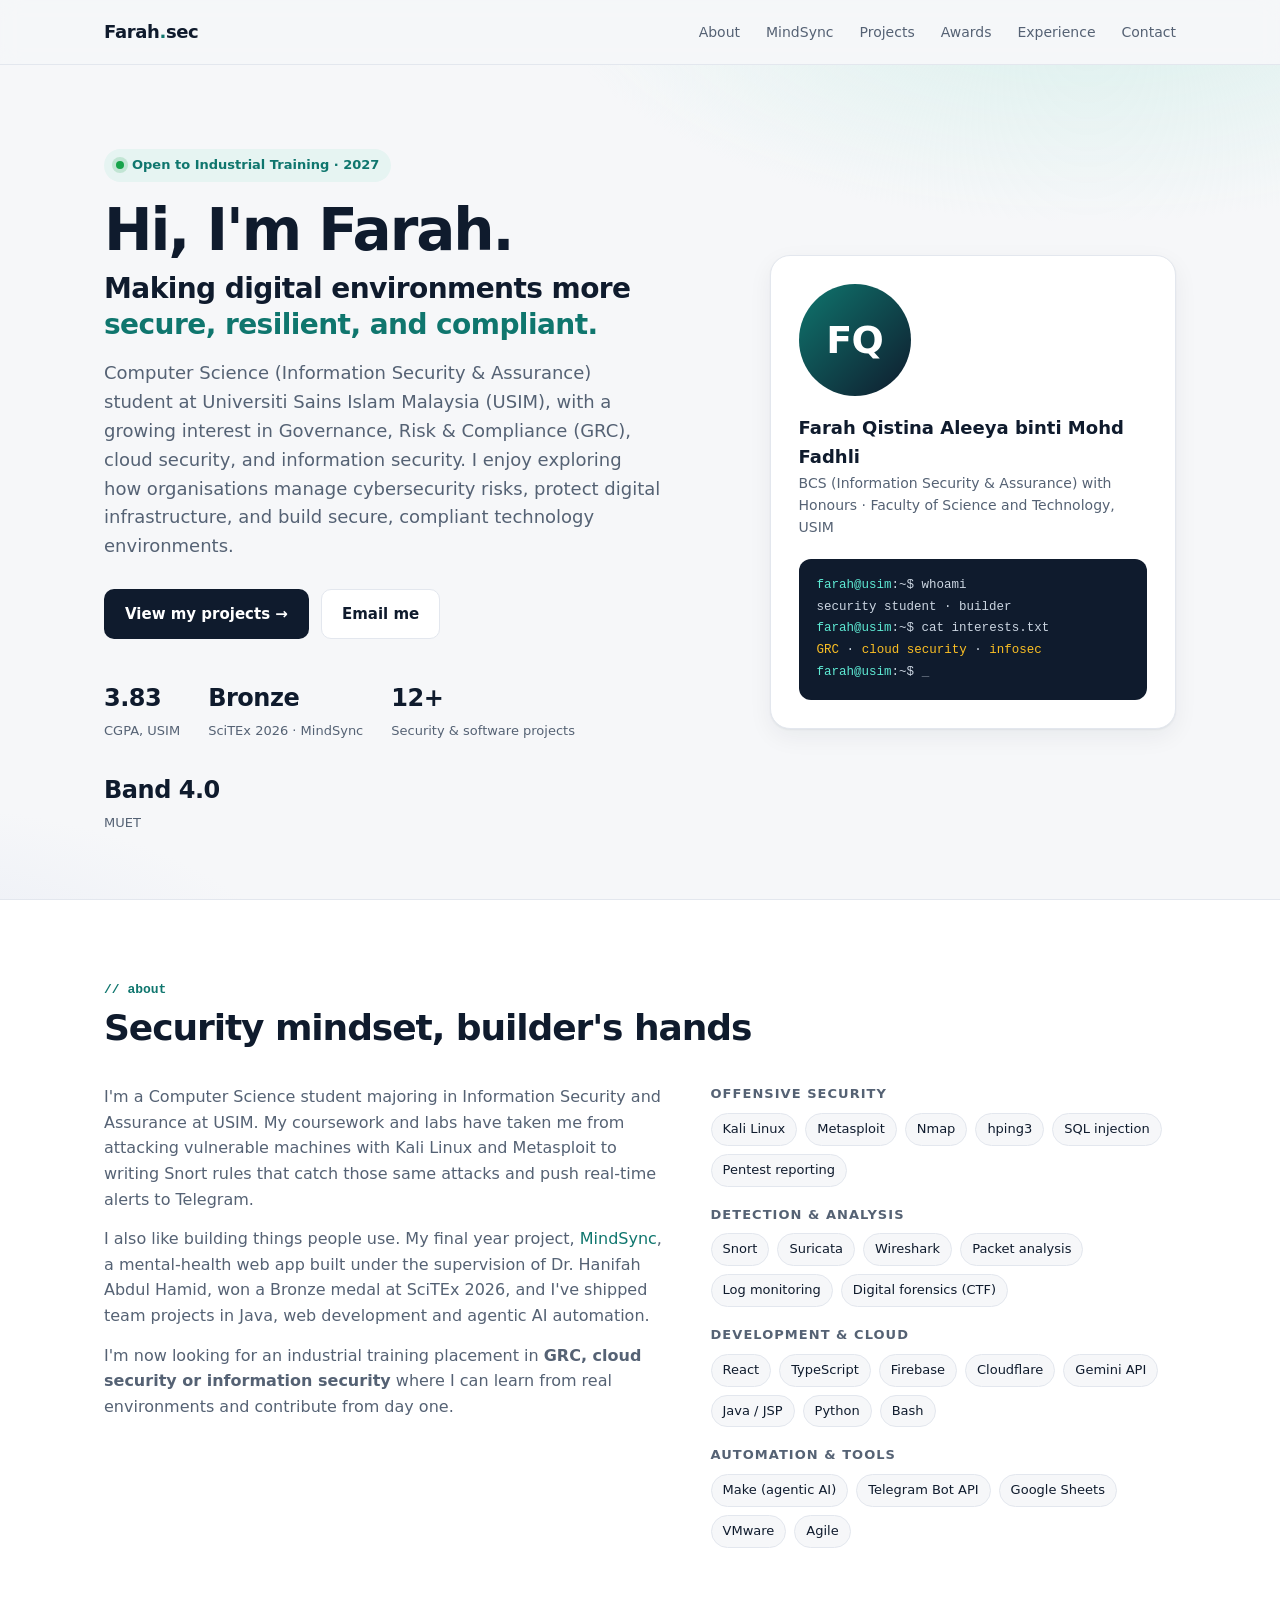
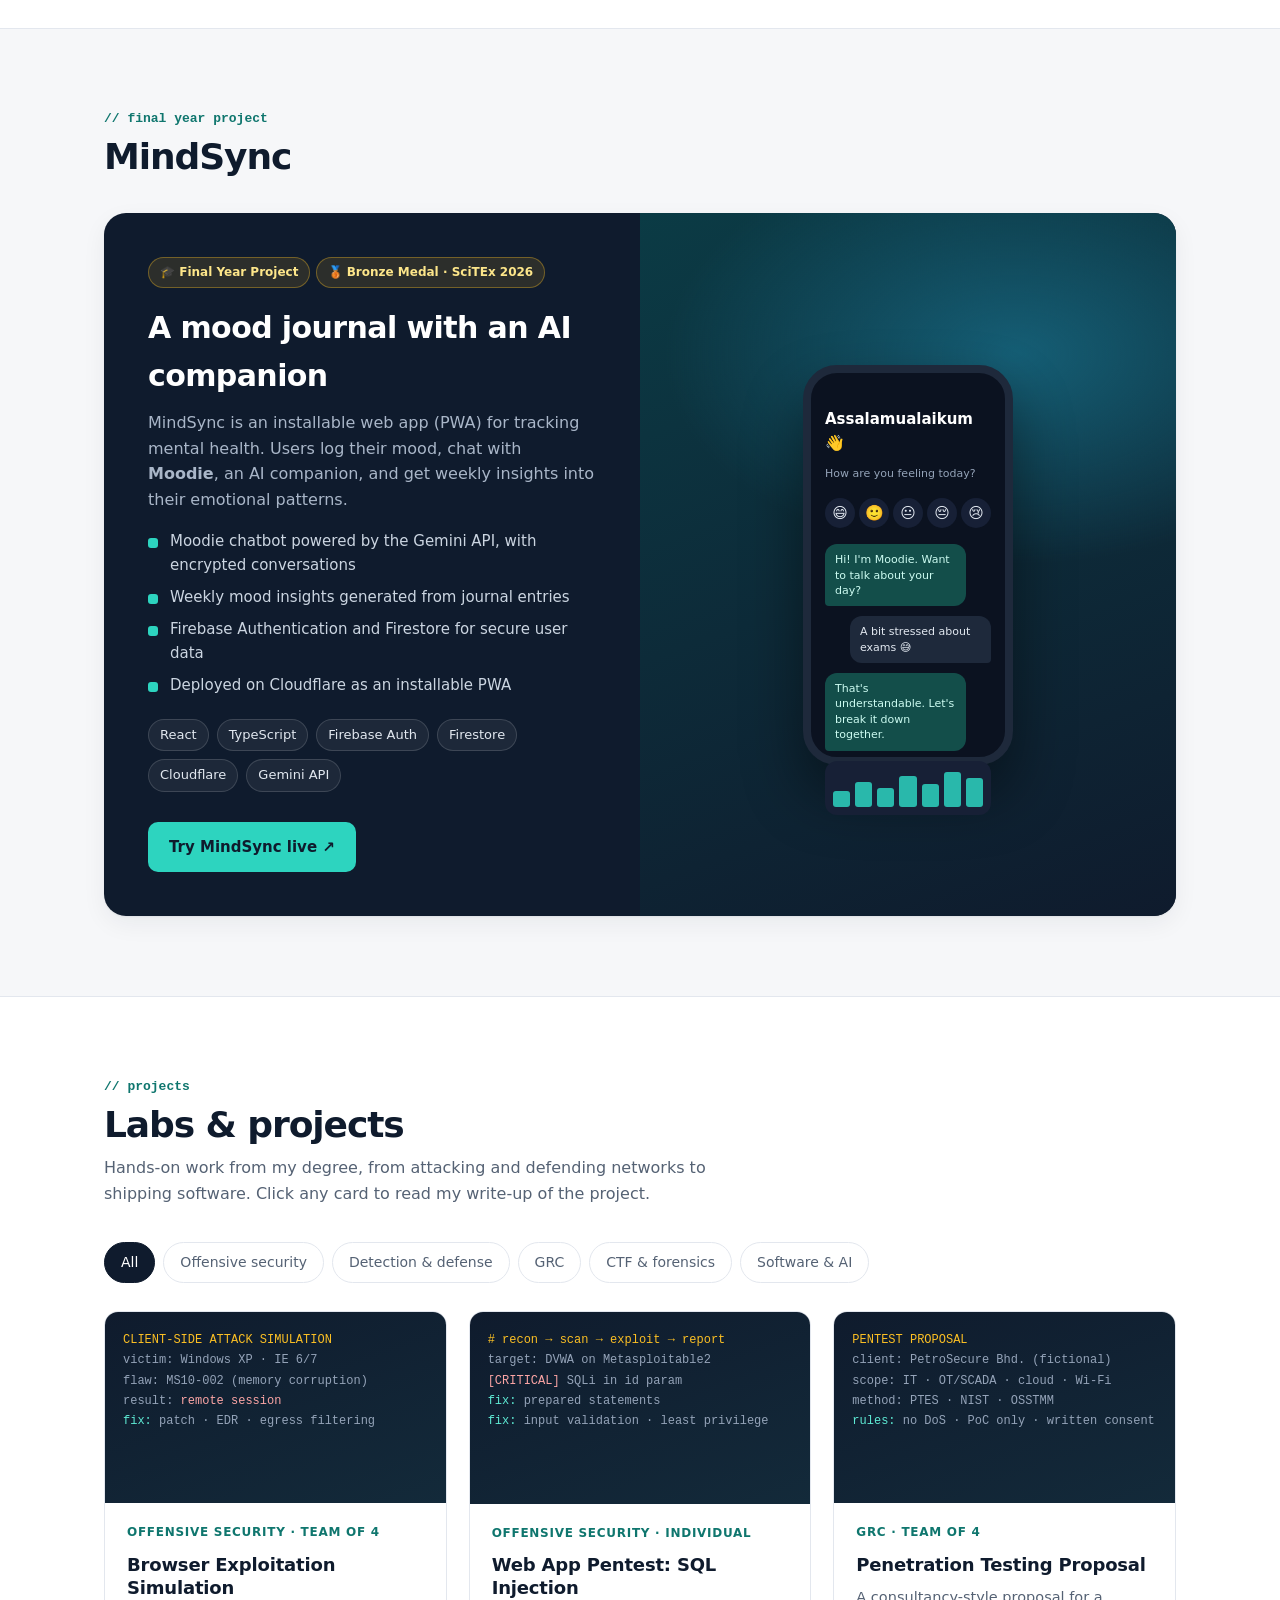
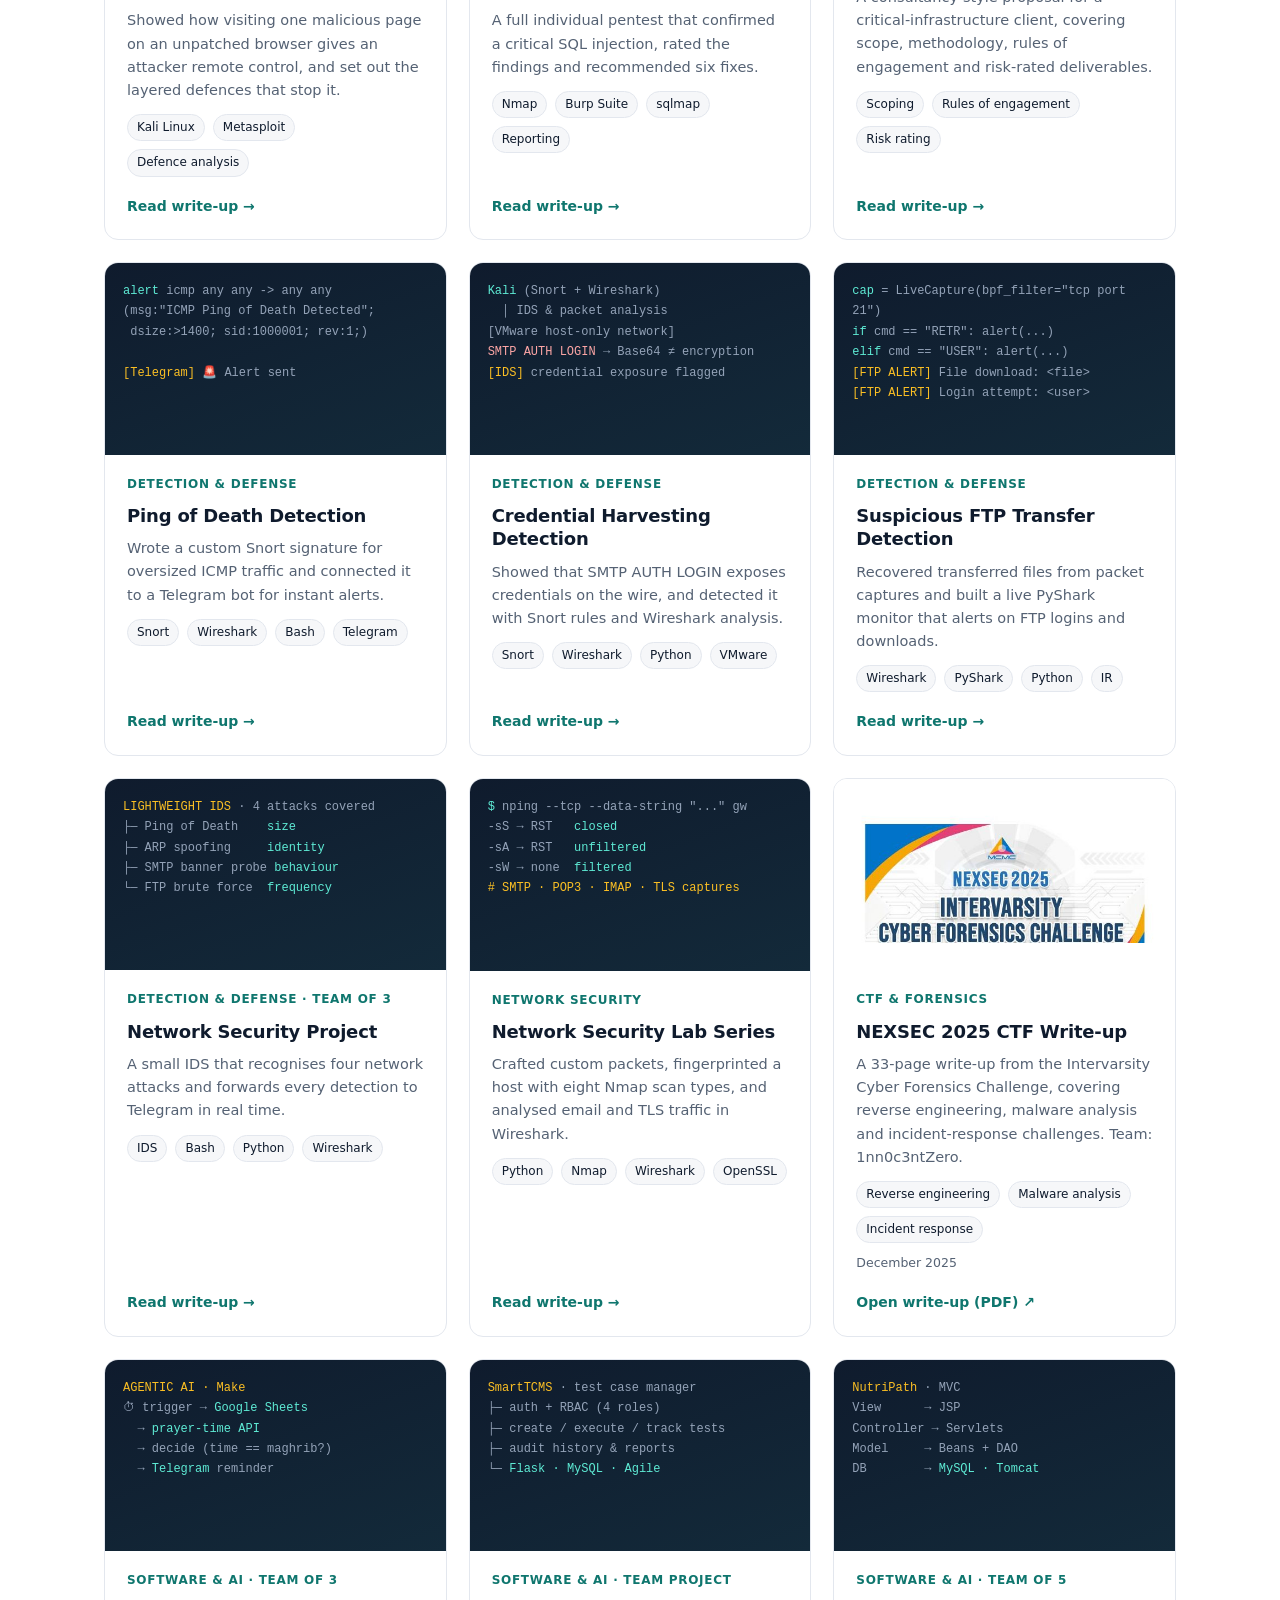
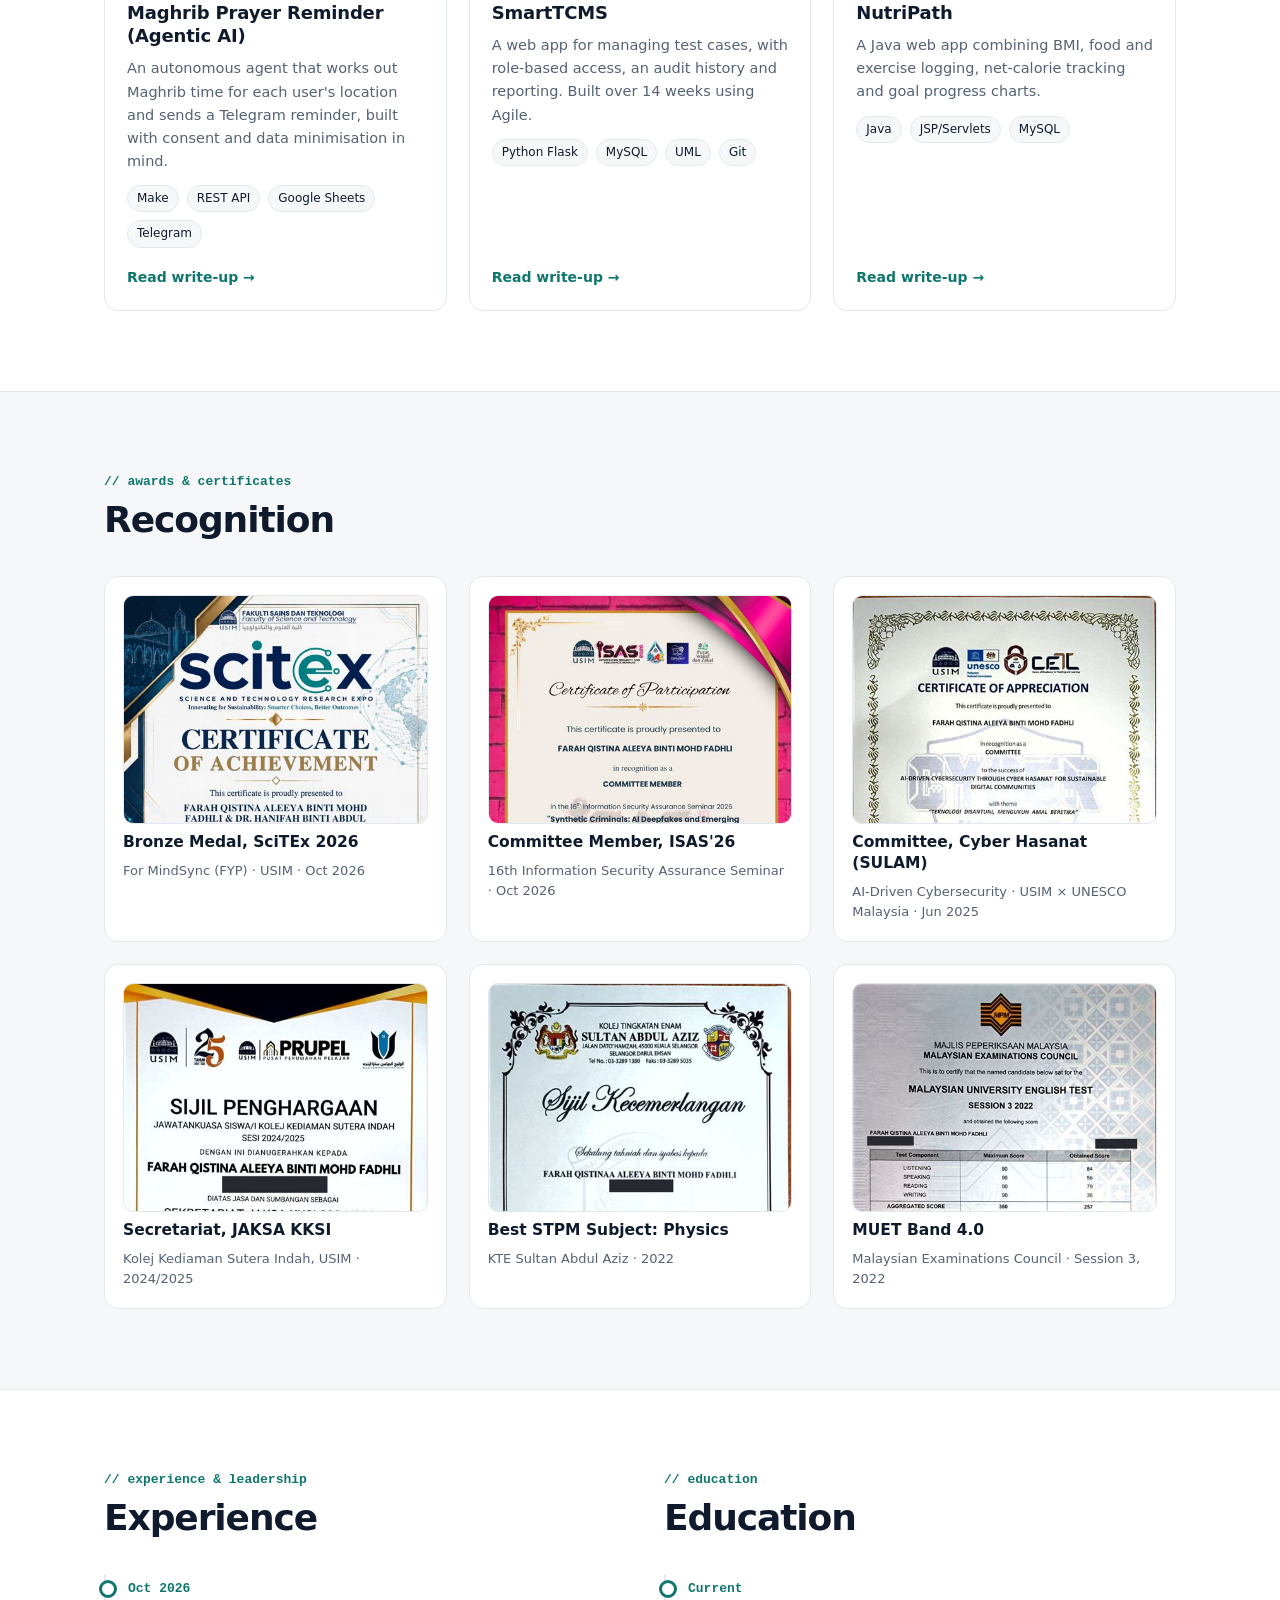
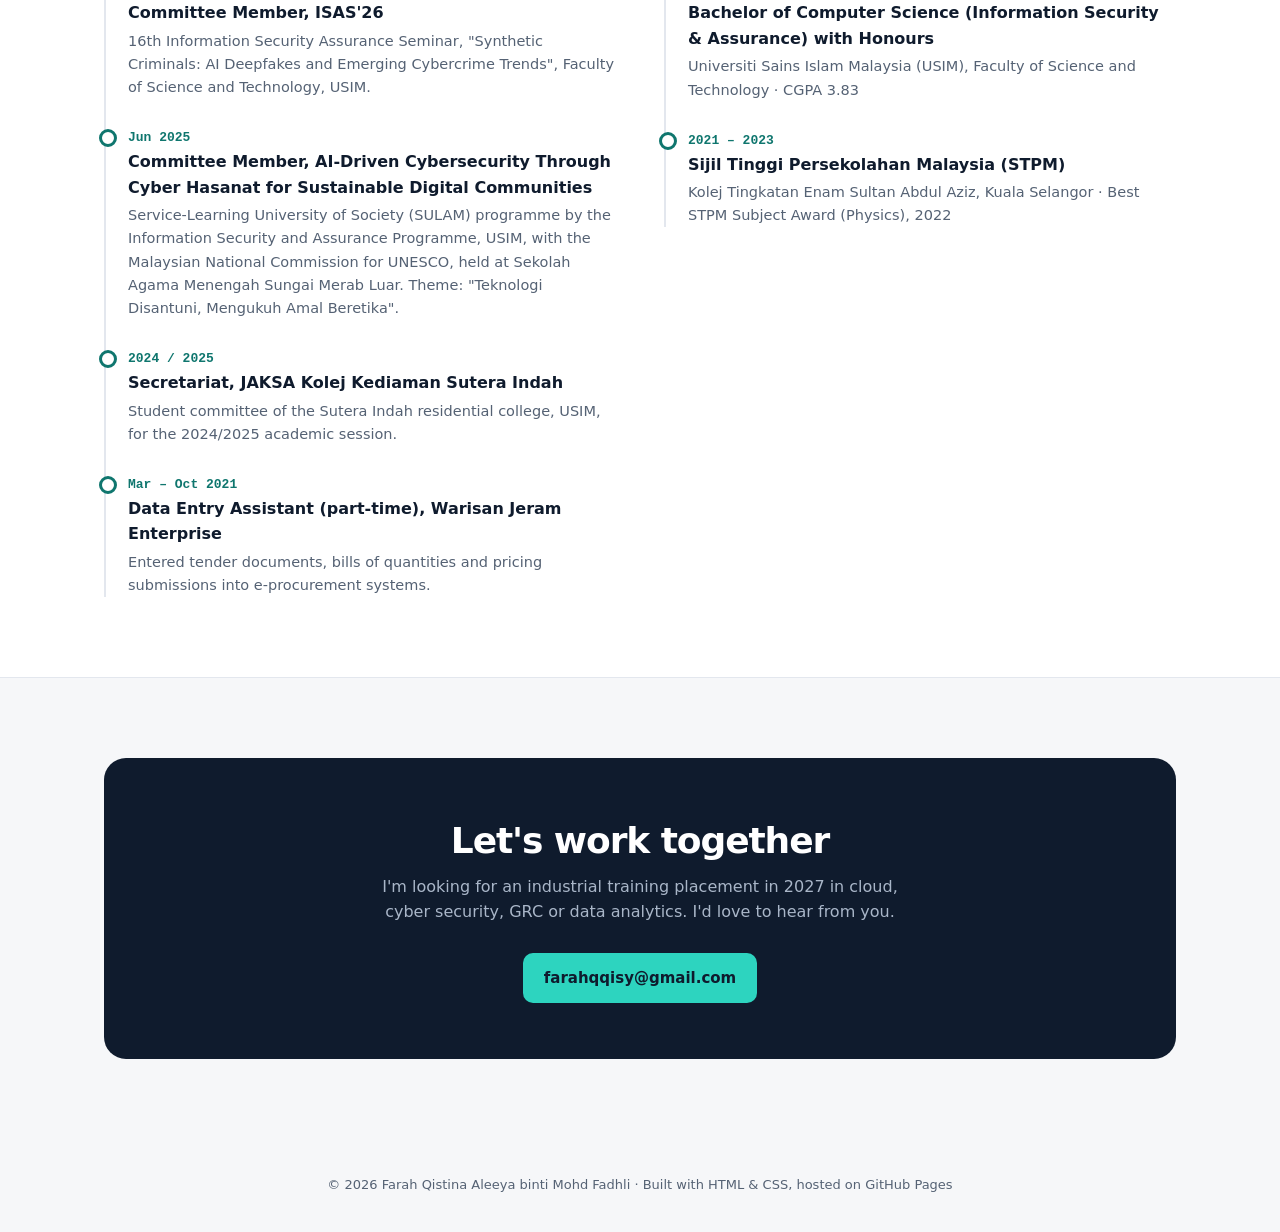
==== commit b4dca25b: "Add files via upload" ====
--- a/index.html
+++ b/index.html
@@ -38,7 +38,9 @@
 .hero .wrap{display:grid;grid-template-columns:1.35fr .9fr;gap:56px;align-items:center}
 .eyebrow{display:inline-flex;align-items:center;gap:8px;font-size:13px;font-weight:600;color:var(--accent);background:var(--accent-soft);padding:6px 12px;border-radius:999px}
 .dot{width:8px;height:8px;border-radius:50%;background:#16a34a;box-shadow:0 0 0 4px rgba(22,163,74,.18)}
-h1{font-size:clamp(36px,5vw,54px);line-height:1.08;letter-spacing:-.035em;margin:18px 0 16px}
+h1{font-size:clamp(40px,5.4vw,58px);line-height:1.05;letter-spacing:-.035em;margin:18px 0 10px}
+.tagline{font-size:clamp(22px,2.6vw,28px);font-weight:700;letter-spacing:-.02em;line-height:1.3;margin-bottom:16px;max-width:600px}
+.tagline em{font-style:normal;color:var(--accent)}
 h1 em{font-style:normal;color:var(--accent)}
 .lead{font-size:18px;color:var(--muted);max-width:560px}
 .cta{display:flex;flex-wrap:wrap;gap:12px;margin-top:28px}
@@ -122,9 +124,11 @@
 .hide{display:none}
 
 /* certs */
-.certs{display:grid;grid-template-columns:repeat(4,1fr);gap:20px}
+.certs{display:grid;grid-template-columns:repeat(3,1fr);gap:22px}
 .cert{background:var(--surface);border:1px solid var(--line);border-radius:var(--radius);padding:18px;display:flex;flex-direction:column;gap:8px}
 .alt .cert{background:var(--bg)}
+.cert:hover{box-shadow:0 8px 24px rgba(15,27,45,.08);transform:translateY(-2px)}
+.cert{transition:.18s}
 .cert .thumb{aspect-ratio:4/3;border-radius:10px;overflow:hidden;background:var(--bg);border:1px solid var(--line)}
 .cert .thumb img{width:100%;height:100%;object-fit:cover;object-position:top}
 .cert .icon{aspect-ratio:4/3;border-radius:10px;display:grid;place-items:center;font-size:40px;font-weight:800}
@@ -187,9 +191,10 @@
 <header class="hero" id="top">
   <div class="wrap">
     <div>
-      <span class="eyebrow"><span class="dot"></span>Open to industrial training · 2027</span>
-      <h1>Hi, I'm Farah.<br>I break things <em>to secure them.</em></h1>
-      <p class="lead">Computer Science (Information Security &amp; Assurance) student at Universiti Sains Islam Malaysia, building hands-on skills in penetration testing, intrusion detection and network security, and growing into cloud security.</p>
+      <span class="eyebrow"><span class="dot"></span>Open to Industrial Training · 2027</span>
+      <h1>Hi, I'm Farah.</h1>
+      <p class="tagline">Making digital environments more <em>secure, resilient, and compliant.</em></p>
+      <p class="lead">Computer Science (Information Security &amp; Assurance) student at Universiti Sains Islam Malaysia (USIM), with a growing interest in Governance, Risk &amp; Compliance (GRC), cloud security, and information security. I enjoy exploring how organisations manage cybersecurity risks, protect digital infrastructure, and build secure, compliant technology environments.</p>
       <div class="cta">
         <a class="btn btn-primary" href="#projects">View my projects →</a>
         <a class="btn btn-ghost" href="mailto:farahqqisy@gmail.com">Email me</a>
@@ -212,7 +217,7 @@
         <div><span class="p">farah@usim</span>:~$ whoami</div>
         <div>security student · builder</div>
         <div><span class="p">farah@usim</span>:~$ cat interests.txt</div>
-        <div><span class="k">cloud</span> · <span class="k">cyber security</span> · <span class="k">GRC</span> · <span class="k">data</span></div>
+        <div><span class="k">GRC</span> · <span class="k">cloud security</span> · <span class="k">infosec</span></div>
         <div><span class="p">farah@usim</span>:~$ <span style="opacity:.6">_</span></div>
       </div>
     </aside>
@@ -225,8 +230,8 @@
     <div class="about">
       <div>
         <p>I'm a Computer Science student majoring in Information Security and Assurance at USIM. My coursework and labs have taken me from attacking vulnerable machines with Kali Linux and Metasploit to writing Snort rules that catch those same attacks and push real-time alerts to Telegram.</p>
-        <p>I also like building things people use. My mental-health app <a href="#mindsync">MindSync</a>, built under the supervision of Dr. Hanifah Abdul Hamid, won a Bronze medal at SciTEx 2026, and I've shipped team projects in Java, web development and agentic AI automation.</p>
-        <p>I'm now looking for an industrial training placement in <b>cloud, cyber security, GRC or data analytics</b> where I can learn from real environments and contribute from day one.</p>
+        <p>I also like building things people use. My final year project, <a href="#mindsync">MindSync</a>, a mental-health web app built under the supervision of Dr. Hanifah Abdul Hamid, won a Bronze medal at SciTEx 2026, and I've shipped team projects in Java, web development and agentic AI automation.</p>
+        <p>I'm now looking for an industrial training placement in <b>GRC, cloud security or information security</b> where I can learn from real environments and contribute from day one.</p>
       </div>
       <div class="skills">
         <div class="skill-group"><h4>Offensive security</h4><div class="chips"><span class="chip">Kali Linux</span><span class="chip">Metasploit</span><span class="chip">Nmap</span><span class="chip">hping3</span><span class="chip">SQL injection</span><span class="chip">Pentest reporting</span></div></div>
@@ -240,10 +245,10 @@
 
 <section id="mindsync">
   <div class="wrap">
-    <div class="sec-head"><div class="tag">// featured project</div><h2>MindSync</h2></div>
+    <div class="sec-head"><div class="tag">// final year project</div><h2>MindSync</h2></div>
     <div class="featured">
       <div class="txt">
-        <span class="badge">🥉 Bronze Medal · SciTEx 2026</span>
+        <span class="badge">🎓 Final Year Project</span> <span class="badge">🥉 Bronze Medal · SciTEx 2026</span>
         <h3>A mood journal with an AI companion</h3>
         <p>MindSync is an installable web app (PWA) for tracking mental health. Users log their mood, chat with <b>Moodie</b>, an AI companion, and get weekly insights into their emotional patterns.</p>
         <ul>
@@ -253,8 +258,7 @@
           <li>Deployed on Cloudflare as an installable PWA</li>
         </ul>
         <div class="chips"><span class="chip">React</span><span class="chip">TypeScript</span><span class="chip">Firebase Auth</span><span class="chip">Firestore</span><span class="chip">Cloudflare</span><span class="chip">Gemini API</span></div>
-        <!-- TODO: add links when ready, e.g.
-        <div class="links" style="margin-top:22px"><a href="https://YOUR-LIVE-LINK" target="_blank" style="color:#5eead4">Live app ↗</a><a href="https://github.com/YOUR-USERNAME/mindsync" target="_blank" style="color:#5eead4">Source ↗</a></div> -->
+        <div class="links" style="margin-top:22px"><a class="btn" href="https://mindsync-web.pages.dev" target="_blank" rel="noopener" style="background:#2dd4bf;color:#0f1b2d">Try MindSync live ↗</a></div>
               </div>
       <div class="visual" aria-hidden="true">
         <!-- TODO: replace this illustration with a real screenshot: <img src="img/mindsync.png" alt="MindSync app"> -->
@@ -427,27 +431,31 @@
   <div class="wrap">
     <div class="sec-head"><div class="tag">// awards &amp; certificates</div><h2>Recognition</h2></div>
     <div class="certs">
-      <div class="cert">
-        <div class="icon" style="background:#fef3c7;color:#b45309">🥉</div>
-        <h4>Bronze Medal, SciTEx 2026</h4><span>For MindSync · Science &amp; Technology Research Expo, USIM · Oct 2026</span>
-      </div>
-      <div class="cert">
-        <div class="icon" style="background:#e0e7ff;color:#3730a3">🛡️</div>
-        <h4>Committee Member, ISAS'26</h4><span>16th Information Security Assurance Seminar, USIM · Oct 2026</span>
-      </div>
-      <div class="cert">
-        <div class="icon" style="background:#fef3c7;color:#b45309">★</div>
-        <h4>Best Subject: Physics (STPM)</h4><span>KTE Sultan Abdul Aziz</span>
-      </div>
-      <div class="cert">
-        <div class="icon" style="background:var(--accent-soft);color:var(--accent)">4.0</div>
-        <h4>MUET Band 4.0</h4><span>Malaysian University English Test</span>
-      </div>
-      <!-- TODO: add new certificates here, e.g.
-      <div class="cert">
-        <div class="icon" style="background:#fff7ed;color:#c2410c">AWS</div>
-        <h4>AWS Certified Cloud Practitioner</h4><span>Amazon Web Services · 2027</span>
-      </div> -->
+      <a class="cert" href="img/certs/scitex.jpg" target="_blank" style="color:inherit;text-decoration:none">
+        <div class="thumb"><img src="img/certs/scitex-thumb.jpg" alt="Bronze Medal, SciTEx 2026 certificate" loading="lazy"></div>
+        <h4>Bronze Medal, SciTEx 2026</h4><span>For MindSync (FYP) · USIM · Oct 2026</span>
+      </a>
+      <a class="cert" href="img/certs/isas26.jpg" target="_blank" style="color:inherit;text-decoration:none">
+        <div class="thumb"><img src="img/certs/isas26-thumb.jpg" alt="Committee Member, ISAS'26 certificate" loading="lazy"></div>
+        <h4>Committee Member, ISAS'26</h4><span>16th Information Security Assurance Seminar · Oct 2026</span>
+      </a>
+      <a class="cert" href="img/certs/cyberhasanat.jpg" target="_blank" style="color:inherit;text-decoration:none">
+        <div class="thumb"><img src="img/certs/cyberhasanat-thumb.jpg" alt="Committee, Cyber Hasanat (SULAM) certificate" loading="lazy"></div>
+        <h4>Committee, Cyber Hasanat (SULAM)</h4><span>AI-Driven Cybersecurity · USIM × UNESCO Malaysia · Jun 2025</span>
+      </a>
+      <a class="cert" href="img/certs/kksi.jpg" target="_blank" style="color:inherit;text-decoration:none">
+        <div class="thumb"><img src="img/certs/kksi-thumb.jpg" alt="Secretariat, JAKSA KKSI certificate" loading="lazy"></div>
+        <h4>Secretariat, JAKSA KKSI</h4><span>Kolej Kediaman Sutera Indah, USIM · 2024/2025</span>
+      </a>
+      <a class="cert" href="img/certs/stpm.jpg" target="_blank" style="color:inherit;text-decoration:none">
+        <div class="thumb"><img src="img/certs/stpm-thumb.jpg" alt="Best STPM Subject: Physics certificate" loading="lazy"></div>
+        <h4>Best STPM Subject: Physics</h4><span>KTE Sultan Abdul Aziz · 2022</span>
+      </a>
+      <a class="cert" href="img/certs/muet.jpg" target="_blank" style="color:inherit;text-decoration:none">
+        <div class="thumb"><img src="img/certs/muet-thumb.jpg" alt="MUET Band 4.0 certificate" loading="lazy"></div>
+        <h4>MUET Band 4.0</h4><span>Malaysian Examinations Council · Session 3, 2022</span>
+      </a>
+      <!-- TODO: add new certificates here: put the image in img/certs/ and copy one block above -->
     </div>
   </div>
 </section>
@@ -459,8 +467,8 @@
         <div class="sec-head"><div class="tag">// experience &amp; leadership</div><h2>Experience</h2></div>
         <div class="tl">
           <div><span class="when">Oct 2026</span><b>Committee Member, ISAS'26</b><p>16th Information Security Assurance Seminar, "Synthetic Criminals: AI Deepfakes and Emerging Cybercrime Trends", Faculty of Science and Technology, USIM.</p></div>
-          <div><span class="when">USIM</span><b>Committee Member, AI-Driven Cybersecurity Through Cyber Hasanat</b></div>
-          <div><span class="when">USIM</span><b>Secretariat, Kolej Kediaman Sutera Indah</b><p>Residential college committee.</p></div>
+          <div><span class="when">Jun 2025</span><b>Committee Member, AI-Driven Cybersecurity Through Cyber Hasanat for Sustainable Digital Communities</b><p>Service-Learning University of Society (SULAM) programme by the Information Security and Assurance Programme, USIM, with the Malaysian National Commission for UNESCO, held at Sekolah Agama Menengah Sungai Merab Luar. Theme: "Teknologi Disantuni, Mengukuh Amal Beretika".</p></div>
+          <div><span class="when">2024 / 2025</span><b>Secretariat, JAKSA Kolej Kediaman Sutera Indah</b><p>Student committee of the Sutera Indah residential college, USIM, for the 2024/2025 academic session.</p></div>
           <div><span class="when">Mar – Oct 2021</span><b>Data Entry Assistant (part-time), Warisan Jeram Enterprise</b><p>Entered tender documents, bills of quantities and pricing submissions into e-procurement systems.</p></div>
         </div>
       </div>
@@ -468,7 +476,7 @@
         <div class="sec-head"><div class="tag">// education</div><h2>Education</h2></div>
         <div class="tl">
           <div><span class="when">Current</span><b>Bachelor of Computer Science (Information Security &amp; Assurance) with Honours</b><p>Universiti Sains Islam Malaysia (USIM), Faculty of Science and Technology · CGPA 3.83</p></div>
-          <div><span class="when">2021 – 2023</span><b>Sijil Tinggi Persekolahan Malaysia (STPM)</b><p>KTE Sultan Abdul Aziz · Best Subject Award (Physics)</p></div>
+          <div><span class="when">2021 – 2023</span><b>Sijil Tinggi Persekolahan Malaysia (STPM)</b><p>Kolej Tingkatan Enam Sultan Abdul Aziz, Kuala Selangor · Best STPM Subject Award (Physics), 2022</p></div>
         </div>
       </div>
     </div>
